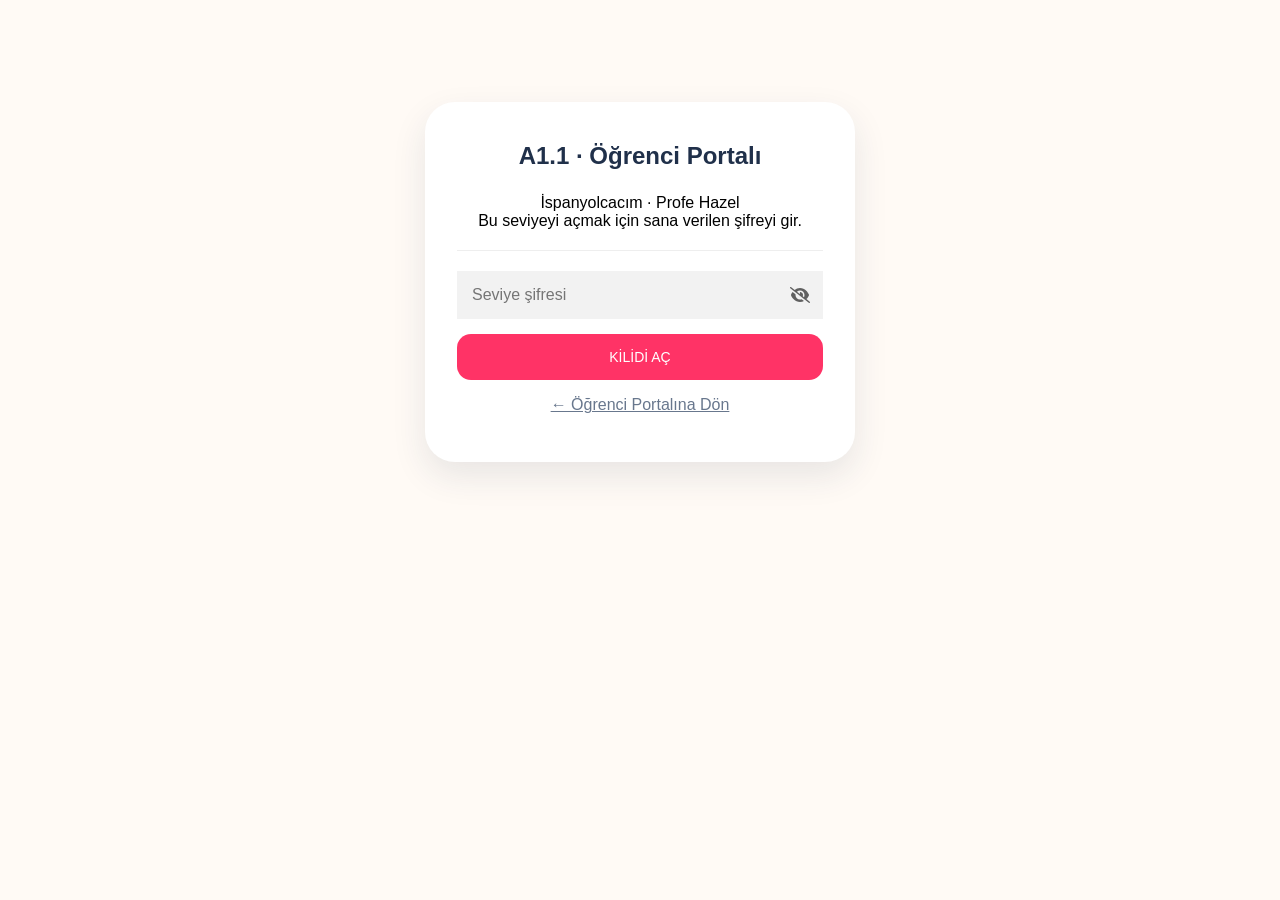
==== a11.html @ 3f673212 "Encrypt four separate student level pages with StatiCrypt; preserve homework tracker" ====
<!DOCTYPE html>
<html lang="tr" class="staticrypt-html">
    <head>
        <meta charset="utf-8" /><meta name="robots" content="noindex,nofollow" />
        <title>A1.1 · Öğrenci Portalı</title>
        <meta name="viewport" content="width=device-width, initial-scale=1" />

        <!-- do not cache this page -->
        <meta http-equiv="cache-control" content="max-age=0" />
        <meta http-equiv="cache-control" content="no-cache" />
        <meta http-equiv="expires" content="0" />
        <meta http-equiv="expires" content="Tue, 01 Jan 1980 1:00:00 GMT" />
        <meta http-equiv="pragma" content="no-cache" />

        <style>
            .staticrypt-hr {
                margin-top: 20px;
                margin-bottom: 20px;
                border: 0;
                border-top: 1px solid #eee;
            }

            .staticrypt-page {
                width: 360px;
                padding: 8% 0 0;
                margin: auto;
                box-sizing: border-box;
            }

            .staticrypt-form {
                position: relative;
                z-index: 1;
                background: #ffffff;
                max-width: 360px;
                margin: 0 auto 100px;
                padding: 45px;
                text-align: center;
                box-shadow: 0 0 20px 0 rgba(0, 0, 0, 0.2), 0 5px 5px 0 rgba(0, 0, 0, 0.24);
            }

            .staticrypt-form input[type="password"],
            input[type="text"] {
                background: inherit;
                border: 0;
                box-sizing: border-box; /* This ensures padding is included in the total width */
                font-size: 14px;
                outline: 0;
                padding: 15px 30px 15px 15px; /* Adjust the padding to ensure there is space for the icon */
                width: 100%;
            }

            .staticrypt-password-container {
                position: relative;
                outline: 0;
                background: #f2f2f2;
                width: 100%;
                border: 0;
                margin: 0 0 15px;
                box-sizing: border-box;
            }

            .staticrypt-toggle-password-visibility {
                cursor: pointer;
                height: 20px;
                opacity: 60%;
                padding: 13px;
                position: absolute;
                right: 0;
                top: 50%;
                transform: translateY(-50%);
                width: 20px;
            }

            .staticrypt-form .staticrypt-decrypt-button {
                text-transform: uppercase;
                outline: 0;
                background: #ff3366;
                width: 100%;
                border: 0;
                padding: 15px;
                color: #ffffff;
                font-size: 14px;
                cursor: pointer;
            }

            .staticrypt-form .staticrypt-decrypt-button:hover,
            .staticrypt-form .staticrypt-decrypt-button:active,
            .staticrypt-form .staticrypt-decrypt-button:focus {
                background: #ff3366;
                filter: brightness(92%);
            }

            .staticrypt-html {
                height: 100%;
            }

            .staticrypt-body {
                height: 100%;
                margin: 0;
            }

            .staticrypt-content {
                height: 100%;
                margin-bottom: 1em;
                background: #fffaf5;
                font-family: "Arial", sans-serif;
                -webkit-font-smoothing: antialiased;
                -moz-osx-font-smoothing: grayscale;
            }

            .staticrypt-instructions {
                margin-top: -1em;
                margin-bottom: 1em;
            }

            .staticrypt-title {
                font-size: 1.5em;
            }

            label.staticrypt-remember {
                display: flex;
                align-items: center;
                margin-bottom: 1em;
            }

            .staticrypt-remember input[type="checkbox"] {
                transform: scale(1.5);
                margin-right: 1em;
            }

            .hidden {
                display: none !important;
            }

            .staticrypt-spinner-container {
                height: 100%;
                display: flex;
                align-items: center;
                justify-content: center;
            }

            .staticrypt-spinner {
                display: inline-block;
                width: 2rem;
                height: 2rem;
                vertical-align: text-bottom;
                border: 0.25em solid gray;
                border-right-color: transparent;
                border-radius: 50%;
                -webkit-animation: spinner-border 0.75s linear infinite;
                animation: spinner-border 0.75s linear infinite;
                animation-duration: 0.75s;
                animation-timing-function: linear;
                animation-delay: 0s;
                animation-iteration-count: infinite;
                animation-direction: normal;
                animation-fill-mode: none;
                animation-play-state: running;
                animation-name: spinner-border;
            }

            @keyframes spinner-border {
                100% {
                    transform: rotate(360deg);
                }
            }

            @media screen and (-webkit-min-device-pixel-ratio: 0) {
                .staticrypt-form input[type="password"],
                input[type="text"] {
                    font-size: 16px;
                }
            }
        .staticrypt-page{width:min(430px,calc(100% - 32px))}.staticrypt-form{border-radius:30px;max-width:none;padding:32px;box-shadow:0 14px 34px rgba(32,48,74,.10)}.staticrypt-password-container,.staticrypt-decrypt-button{border-radius:14px}.staticrypt-title{color:#20304a;font-weight:800}</style>
    </head>

    <body class="staticrypt-body">
        <div id="staticrypt_loading" class="staticrypt-spinner-container">
            <div class="staticrypt-spinner"></div>
        </div>

        <div id="staticrypt_content" class="staticrypt-content hidden">
            <div class="staticrypt-page">
                <div class="staticrypt-form">
                    <div class="staticrypt-instructions">
                        <p class="staticrypt-title">A1.1 · Öğrenci Portalı</p>
                        <p>İspanyolcacım · Profe Hazel<br>Bu seviyeyi açmak için sana verilen şifreyi gir.</p>
                    </div>

                    <hr class="staticrypt-hr" />

                    <form id="staticrypt-form" action="#" method="post">
                        <div class="staticrypt-password-container">
                            <input
                                id="staticrypt-password"
                                type="password"
                                name="password"
                                placeholder="Seviye şifresi"
                                autofocus
                            />

                            <img
                                class="staticrypt-toggle-password-visibility"
                                alt="Şifreyi göster"
                                title="Şifreyi göster"
                                src="[data-uri]"
                            />
                        </div>

                        <label id="staticrypt-remember-label" class="staticrypt-remember hidden">
                            <input id="staticrypt-remember" type="checkbox" name="remember" />
                            Remember me
                        </label>

                        <input type="submit" class="staticrypt-decrypt-button" value="Kilidi Aç" />
                    </form><p><a href="ogrenci-portali.html" style="color:#68778d">← Öğrenci Portalına Dön</a></p>
                </div>
            </div>
        </div>

        <script>
            // these variables will be filled when generating the file - the template format is 'variable_name'
            const staticryptInitiator = ((function(){
  const exports = {};
  const cryptoEngine = ((function(){
  const exports = {};
  const { subtle } = crypto;

const IV_BITS = 16 * 8;
const HEX_BITS = 4;
const ENCRYPTION_ALGO = "AES-CBC";

/**
 * Translates between utf8 encoded hexadecimal strings
 * and Uint8Array bytes.
 */
const HexEncoder = {
    /**
     * hex string -> bytes
     * @param {string} hexString
     * @returns {Uint8Array}
     */
    parse: function (hexString) {
        if (hexString.length % 2 !== 0) throw "Invalid hexString";
        const arrayBuffer = new Uint8Array(hexString.length / 2);

        for (let i = 0; i < hexString.length; i += 2) {
            const byteValue = parseInt(hexString.substring(i, i + 2), 16);
            if (isNaN(byteValue)) {
                throw "Invalid hexString";
            }
            arrayBuffer[i / 2] = byteValue;
        }
        return arrayBuffer;
    },

    /**
     * bytes -> hex string
     * @param {Uint8Array} bytes
     * @returns {string}
     */
    stringify: function (bytes) {
        const hexBytes = [];

        for (let i = 0; i < bytes.length; ++i) {
            let byteString = bytes[i].toString(16);
            if (byteString.length < 2) {
                byteString = "0" + byteString;
            }
            hexBytes.push(byteString);
        }
        return hexBytes.join("");
    },
};

/**
 * Translates between utf8 strings and Uint8Array bytes.
 */
const UTF8Encoder = {
    parse: function (str) {
        return new TextEncoder().encode(str);
    },

    stringify: function (bytes) {
        return new TextDecoder().decode(bytes);
    },
};

/**
 * Salt and encrypt a msg with a password.
 */
async function encrypt(msg, hashedPassword) {
    // Must be 16 bytes, unpredictable, and preferably cryptographically random. However, it need not be secret.
    // https://developer.mozilla.org/en-US/docs/Web/API/SubtleCrypto/encrypt#parameters
    const iv = crypto.getRandomValues(new Uint8Array(IV_BITS / 8));

    const key = await subtle.importKey("raw", HexEncoder.parse(hashedPassword), ENCRYPTION_ALGO, false, ["encrypt"]);

    const encrypted = await subtle.encrypt(
        {
            name: ENCRYPTION_ALGO,
            iv: iv,
        },
        key,
        UTF8Encoder.parse(msg)
    );

    // iv will be 32 hex characters, we prepend it to the ciphertext for use in decryption
    return HexEncoder.stringify(iv) + HexEncoder.stringify(new Uint8Array(encrypted));
}
exports.encrypt = encrypt;

/**
 * Decrypt a salted msg using a password.
 *
 * @param {string} encryptedMsg
 * @param {string} hashedPassword
 * @returns {Promise<string>}
 */
async function decrypt(encryptedMsg, hashedPassword) {
    const ivLength = IV_BITS / HEX_BITS;
    const iv = HexEncoder.parse(encryptedMsg.substring(0, ivLength));
    const encrypted = encryptedMsg.substring(ivLength);

    const key = await subtle.importKey("raw", HexEncoder.parse(hashedPassword), ENCRYPTION_ALGO, false, ["decrypt"]);

    const outBuffer = await subtle.decrypt(
        {
            name: ENCRYPTION_ALGO,
            iv: iv,
        },
        key,
        HexEncoder.parse(encrypted)
    );

    return UTF8Encoder.stringify(new Uint8Array(outBuffer));
}
exports.decrypt = decrypt;

/**
 * Salt and hash the password so it can be stored in localStorage without opening a password reuse vulnerability.
 *
 * @param {string} password
 * @param {string} salt
 * @returns {Promise<string>}
 */
async function hashPassword(password, salt) {
    // we hash the password in multiple steps, each adding more iterations. This is because we used to allow less
    // iterations, so for backward compatibility reasons, we need to support going from that to more iterations.
    let hashedPassword = await hashLegacyRound(password, salt);

    hashedPassword = await hashSecondRound(hashedPassword, salt);

    return hashThirdRound(hashedPassword, salt);
}
exports.hashPassword = hashPassword;

/**
 * This hashes the password with 1k iterations. This is a low number, we need this function to support backwards
 * compatibility.
 *
 * @param {string} password
 * @param {string} salt
 * @returns {Promise<string>}
 */
function hashLegacyRound(password, salt) {
    return pbkdf2(password, salt, 1000, "SHA-1");
}
exports.hashLegacyRound = hashLegacyRound;

/**
 * Add a second round of iterations. This is because we used to use 1k, so for backwards compatibility with
 * remember-me/autodecrypt links, we need to support going from that to more iterations.
 *
 * @param hashedPassword
 * @param salt
 * @returns {Promise<string>}
 */
function hashSecondRound(hashedPassword, salt) {
    return pbkdf2(hashedPassword, salt, 14000, "SHA-256");
}
exports.hashSecondRound = hashSecondRound;

/**
 * Add a third round of iterations to bring total number to 600k. This is because we used to use 1k, then 15k, so for
 * backwards compatibility with remember-me/autodecrypt links, we need to support going from that to more iterations.
 *
 * @param hashedPassword
 * @param salt
 * @returns {Promise<string>}
 */
function hashThirdRound(hashedPassword, salt) {
    return pbkdf2(hashedPassword, salt, 585000, "SHA-256");
}
exports.hashThirdRound = hashThirdRound;

/**
 * Salt and hash the password so it can be stored in localStorage without opening a password reuse vulnerability.
 *
 * @param {string} password
 * @param {string} salt
 * @param {int} iterations
 * @param {string} hashAlgorithm
 * @returns {Promise<string>}
 */
async function pbkdf2(password, salt, iterations, hashAlgorithm) {
    const key = await subtle.importKey("raw", UTF8Encoder.parse(password), "PBKDF2", false, ["deriveBits"]);

    const keyBytes = await subtle.deriveBits(
        {
            name: "PBKDF2",
            hash: hashAlgorithm,
            iterations,
            salt: UTF8Encoder.parse(salt),
        },
        key,
        256
    );

    return HexEncoder.stringify(new Uint8Array(keyBytes));
}

function generateRandomSalt() {
    const bytes = crypto.getRandomValues(new Uint8Array(128 / 8));

    return HexEncoder.stringify(new Uint8Array(bytes));
}
exports.generateRandomSalt = generateRandomSalt;

async function signMessage(hashedPassword, message) {
    const key = await subtle.importKey(
        "raw",
        HexEncoder.parse(hashedPassword),
        {
            name: "HMAC",
            hash: "SHA-256",
        },
        false,
        ["sign"]
    );
    const signature = await subtle.sign("HMAC", key, UTF8Encoder.parse(message));

    return HexEncoder.stringify(new Uint8Array(signature));
}
exports.signMessage = signMessage;

function getRandomAlphanum() {
    const possibleCharacters = "abcdefghijklmnopqrstuvwxyzABCDEFGHIJKLMNOPQRSTUVWXYZ0123456789";

    let byteArray;
    let parsedInt;

    // Keep generating new random bytes until we get a value that falls
    // within a range that can be evenly divided by possibleCharacters.length
    do {
        byteArray = crypto.getRandomValues(new Uint8Array(1));
        // extract the lowest byte to get an int from 0 to 255 (probably unnecessary, since we're only generating 1 byte)
        parsedInt = byteArray[0] & 0xff;
    } while (parsedInt >= 256 - (256 % possibleCharacters.length));

    // Take the modulo of the parsed integer to get a random number between 0 and totalLength - 1
    const randomIndex = parsedInt % possibleCharacters.length;

    return possibleCharacters[randomIndex];
}

/**
 * Generate a random string of a given length.
 *
 * @param {int} length
 * @returns {string}
 */
function generateRandomString(length) {
    let randomString = "";

    for (let i = 0; i < length; i++) {
        randomString += getRandomAlphanum();
    }

    return randomString;
}
exports.generateRandomString = generateRandomString;

  return exports;
})());
const codec = ((function(){
  const exports = {};
  /**
 * Initialize the codec with the provided cryptoEngine - this return functions to encode and decode messages.
 *
 * @param cryptoEngine - the engine to use for encryption / decryption
 */
function init(cryptoEngine) {
    const exports = {};

    /**
     * Top-level function for encoding a message.
     * Includes password hashing, encryption, and signing.
     *
     * @param {string} msg
     * @param {string} password
     * @param {string} salt
     *
     * @returns {string} The encoded text
     */
    async function encode(msg, password, salt) {
        const hashedPassword = await cryptoEngine.hashPassword(password, salt);

        const encrypted = await cryptoEngine.encrypt(msg, hashedPassword);

        // we use the hashed password in the HMAC because this is effectively what will be used a password (so we can store
        // it in localStorage safely, we don't use the clear text password)
        const hmac = await cryptoEngine.signMessage(hashedPassword, encrypted);

        return hmac + encrypted;
    }
    exports.encode = encode;

    /**
     * Encode using a password that has already been hashed. This is useful to encode multiple messages in a row, that way
     * we don't need to hash the password multiple times.
     *
     * @param {string} msg
     * @param {string} hashedPassword
     *
     * @returns {string} The encoded text
     */
    async function encodeWithHashedPassword(msg, hashedPassword) {
        const encrypted = await cryptoEngine.encrypt(msg, hashedPassword);

        // we use the hashed password in the HMAC because this is effectively what will be used a password (so we can store
        // it in localStorage safely, we don't use the clear text password)
        const hmac = await cryptoEngine.signMessage(hashedPassword, encrypted);

        return hmac + encrypted;
    }
    exports.encodeWithHashedPassword = encodeWithHashedPassword;

    /**
     * Top-level function for decoding a message.
     * Includes signature check and decryption.
     *
     * @param {string} signedMsg
     * @param {string} hashedPassword
     * @param {string} salt
     * @param {int} backwardCompatibleAttempt
     * @param {string} originalPassword
     *
     * @returns {Object} {success: true, decoded: string} | {success: false, message: string}
     */
    async function decode(signedMsg, hashedPassword, salt, backwardCompatibleAttempt = 0, originalPassword = "") {
        const encryptedHMAC = signedMsg.substring(0, 64);
        const encryptedMsg = signedMsg.substring(64);
        const decryptedHMAC = await cryptoEngine.signMessage(hashedPassword, encryptedMsg);

        if (decryptedHMAC !== encryptedHMAC) {
            // we have been raising the number of iterations in the hashing algorithm multiple times, so to support the old
            // remember-me/autodecrypt links we need to try bringing the old hashes up to speed.
            originalPassword = originalPassword || hashedPassword;
            if (backwardCompatibleAttempt === 0) {
                const updatedHashedPassword = await cryptoEngine.hashThirdRound(originalPassword, salt);

                return decode(signedMsg, updatedHashedPassword, salt, backwardCompatibleAttempt + 1, originalPassword);
            }
            if (backwardCompatibleAttempt === 1) {
                let updatedHashedPassword = await cryptoEngine.hashSecondRound(originalPassword, salt);
                updatedHashedPassword = await cryptoEngine.hashThirdRound(updatedHashedPassword, salt);

                return decode(signedMsg, updatedHashedPassword, salt, backwardCompatibleAttempt + 1, originalPassword);
            }

            return { success: false, message: "Signature mismatch" };
        }

        return {
            success: true,
            decoded: await cryptoEngine.decrypt(encryptedMsg, hashedPassword),
        };
    }
    exports.decode = decode;

    return exports;
}
exports.init = init;

  return exports;
})());
const decode = codec.init(cryptoEngine).decode;

/**
 * Initialize the staticrypt module, that exposes functions callbable by the password_template.
 *
 * @param {{
 *  staticryptEncryptedMsgUniqueVariableName: string,
 *  isRememberEnabled: boolean,
 *  rememberDurationInDays: number,
 *  staticryptSaltUniqueVariableName: string,
 * }} staticryptConfig - object of data that is stored on the password_template at encryption time.
 *
 * @param {{
 *  rememberExpirationKey: string,
 *  rememberPassphraseKey: string,
 *  replaceHtmlCallback: function,
 *  clearLocalStorageCallback: function,
 * }} templateConfig - object of data that can be configured by a custom password_template.
 */
function init(staticryptConfig, templateConfig) {
    const exports = {};

    /**
     * Decrypt our encrypted page, replace the whole HTML.
     *
     * @param {string} hashedPassword
     * @returns {Promise<boolean>}
     */
    async function decryptAndReplaceHtml(hashedPassword) {
        const { staticryptEncryptedMsgUniqueVariableName, staticryptSaltUniqueVariableName } = staticryptConfig;
        const { replaceHtmlCallback } = templateConfig;

        const result = await decode(
            staticryptEncryptedMsgUniqueVariableName,
            hashedPassword,
            staticryptSaltUniqueVariableName
        );
        if (!result.success) {
            return false;
        }
        const plainHTML = result.decoded;

        // if the user configured a callback call it, otherwise just replace the whole HTML
        if (typeof replaceHtmlCallback === "function") {
            replaceHtmlCallback(plainHTML);
        } else {
            document.write(plainHTML);
            document.close();
        }

        return true;
    }

    /**
     * Attempt to decrypt the page and replace the whole HTML.
     *
     * @param {string} password
     * @param {boolean} isRememberChecked
     *
     * @returns {Promise<{isSuccessful: boolean, hashedPassword?: string}>} - we return an object, so that if we want to
     *   expose more information in the future we can do it without breaking the password_template
     */
    async function handleDecryptionOfPage(password, isRememberChecked) {
        const { staticryptSaltUniqueVariableName } = staticryptConfig;

        // decrypt and replace the whole page
        const hashedPassword = await cryptoEngine.hashPassword(password, staticryptSaltUniqueVariableName);
        return handleDecryptionOfPageFromHash(hashedPassword, isRememberChecked);
    }
    exports.handleDecryptionOfPage = handleDecryptionOfPage;

    async function handleDecryptionOfPageFromHash(hashedPassword, isRememberChecked) {
        const { isRememberEnabled, rememberDurationInDays } = staticryptConfig;
        const { rememberExpirationKey, rememberPassphraseKey } = templateConfig;

        const isDecryptionSuccessful = await decryptAndReplaceHtml(hashedPassword);

        if (!isDecryptionSuccessful) {
            return {
                isSuccessful: false,
                hashedPassword,
            };
        }

        // remember the hashedPassword and set its expiration if necessary
        if (isRememberEnabled && isRememberChecked) {
            window.localStorage.setItem(rememberPassphraseKey, hashedPassword);

            // set the expiration if the duration isn't 0 (meaning no expiration)
            if (rememberDurationInDays > 0) {
                window.localStorage.setItem(
                    rememberExpirationKey,
                    (new Date().getTime() + rememberDurationInDays * 24 * 60 * 60 * 1000).toString()
                );
            }
        }

        return {
            isSuccessful: true,
            hashedPassword,
        };
    }
    exports.handleDecryptionOfPageFromHash = handleDecryptionOfPageFromHash;

    /**
     * Clear localstorage from staticrypt related values
     */
    function clearLocalStorage() {
        const { clearLocalStorageCallback, rememberExpirationKey, rememberPassphraseKey } = templateConfig;

        if (typeof clearLocalStorageCallback === "function") {
            clearLocalStorageCallback();
        } else {
            localStorage.removeItem(rememberPassphraseKey);
            localStorage.removeItem(rememberExpirationKey);
        }
    }

    async function handleDecryptOnLoad() {
        let isSuccessful = await decryptOnLoadFromUrl();

        if (!isSuccessful) {
            isSuccessful = await decryptOnLoadFromRememberMe();
        }

        return { isSuccessful };
    }
    exports.handleDecryptOnLoad = handleDecryptOnLoad;

    /**
     * Clear storage if we are logging out
     *
     * @returns {boolean} - whether we logged out
     */
    function logoutIfNeeded() {
        const logoutKey = "staticrypt_logout";

        // handle logout through query param
        const queryParams = new URLSearchParams(window.location.search);
        if (queryParams.has(logoutKey)) {
            clearLocalStorage();
            return true;
        }

        // handle logout through URL fragment
        const hash = window.location.hash.substring(1);
        if (hash.includes(logoutKey)) {
            clearLocalStorage();
            return true;
        }

        return false;
    }

    /**
     * To be called on load: check if we want to try to decrypt and replace the HTML with the decrypted content, and
     * try to do it if needed.
     *
     * @returns {Promise<boolean>} true if we derypted and replaced the whole page, false otherwise
     */
    async function decryptOnLoadFromRememberMe() {
        const { rememberDurationInDays } = staticryptConfig;
        const { rememberExpirationKey, rememberPassphraseKey } = templateConfig;

        // if we are login out, terminate
        if (logoutIfNeeded()) {
            return false;
        }

        // if there is expiration configured, check if we're not beyond the expiration
        if (rememberDurationInDays && rememberDurationInDays > 0) {
            const expiration = localStorage.getItem(rememberExpirationKey),
                isExpired = expiration && new Date().getTime() > parseInt(expiration);

            if (isExpired) {
                clearLocalStorage();
                return false;
            }
        }

        const hashedPassword = localStorage.getItem(rememberPassphraseKey);

        if (hashedPassword) {
            // try to decrypt
            const isDecryptionSuccessful = await decryptAndReplaceHtml(hashedPassword);

            // if the decryption is unsuccessful the password might be wrong - silently clear the saved data and let
            // the user fill the password form again
            if (!isDecryptionSuccessful) {
                clearLocalStorage();
                return false;
            }

            return true;
        }

        return false;
    }

    async function decryptOnLoadFromUrl() {
        const passwordKey = "staticrypt_pwd";
        const rememberMeKey = "remember_me";

        // try to get the password from the query param (for backward compatibility - we now want to avoid this method,
        // since it sends the hashed password to the server which isn't needed)
        const queryParams = new URLSearchParams(window.location.search);
        const hashedPasswordQuery = queryParams.get(passwordKey);
        const rememberMeQuery = queryParams.get(rememberMeKey);

        const urlFragment = window.location.hash.substring(1);
        // get the password from the url fragment
        const hashedPasswordRegexMatch = urlFragment.match(new RegExp(passwordKey + "=([^&]*)"));
        const hashedPasswordFragment = hashedPasswordRegexMatch ? hashedPasswordRegexMatch[1] : null;
        const rememberMeFragment = urlFragment.includes(rememberMeKey);

        const hashedPassword = hashedPasswordFragment || hashedPasswordQuery;
        const rememberMe = rememberMeFragment || rememberMeQuery;

        if (hashedPassword) {
            return handleDecryptionOfPageFromHash(hashedPassword, rememberMe);
        }

        return false;
    }

    return exports;
}
exports.init = init;

  return exports;
})());
            const templateError = "Şifre doğru değil. Tekrar deneyebilirsin.",
                templateToggleAltShow = "Şifreyi göster",
                templateToggleAltHide = "Şifreyi gizle",
                isRememberEnabled = false,
                staticryptConfig = {"staticryptEncryptedMsgUniqueVariableName":"[base64]","isRememberEnabled":false,"rememberDurationInDays":0,"staticryptSaltUniqueVariableName":"a6b257e4c7ae72b2ce0690ce1fccf8f6"};

            // you can edit these values to customize some of the behavior of StatiCrypt
            const templateConfig = {
                rememberExpirationKey: "staticrypt_expiration",
                rememberPassphraseKey: "staticrypt_passphrase",
                replaceHtmlCallback: null,
                clearLocalStorageCallback: null,
            };

            // init the staticrypt engine
            const staticrypt = staticryptInitiator.init(staticryptConfig, templateConfig);

            // try to automatically decrypt on load if there is a saved password
            window.onload = async function () {
                const { isSuccessful } = await staticrypt.handleDecryptOnLoad();

                // if we didn't decrypt anything on load, show the password prompt. Otherwise the content has already been
                // replaced, no need to do anything
                if (!isSuccessful) {
                    // hide loading screen
                    document.getElementById("staticrypt_loading").classList.add("hidden");
                    document.getElementById("staticrypt_content").classList.remove("hidden");
                    document.getElementById("staticrypt-password").focus();

                    // show the remember me checkbox
                    if (isRememberEnabled) {
                        document.getElementById("staticrypt-remember-label").classList.remove("hidden");
                    }
                }
            };

            // toggle password visibility
            const toggleIcon = document.querySelector(".staticrypt-toggle-password-visibility");
            // these two icons are coming from FontAwesome
            const imgSrcEyeClosed =
                "[data-uri]";
            const imgSrcEyeOpened =
                "[data-uri]";
            toggleIcon.addEventListener("click", function () {
                const passwordInput = document.getElementById("staticrypt-password");
                if (passwordInput.type === "password") {
                    passwordInput.type = "text";
                    toggleIcon.src = imgSrcEyeOpened;
                    toggleIcon.alt = templateToggleAltHide;
                    toggleIcon.title = templateToggleAltHide;
                } else {
                    passwordInput.type = "password";
                    toggleIcon.src = imgSrcEyeClosed;
                    toggleIcon.alt = templateToggleAltShow;
                    toggleIcon.title = templateToggleAltShow;
                }
            });

            // handle password form submission
            document.getElementById("staticrypt-form").addEventListener("submit", async function (e) {
                e.preventDefault();

                const password = document.getElementById("staticrypt-password").value,
                    isRememberChecked = document.getElementById("staticrypt-remember").checked;

                const { isSuccessful } = await staticrypt.handleDecryptionOfPage(password, isRememberChecked);

                if (!isSuccessful) {
                    alert(templateError);
                }
            });
        </script>
    </body>
</html>
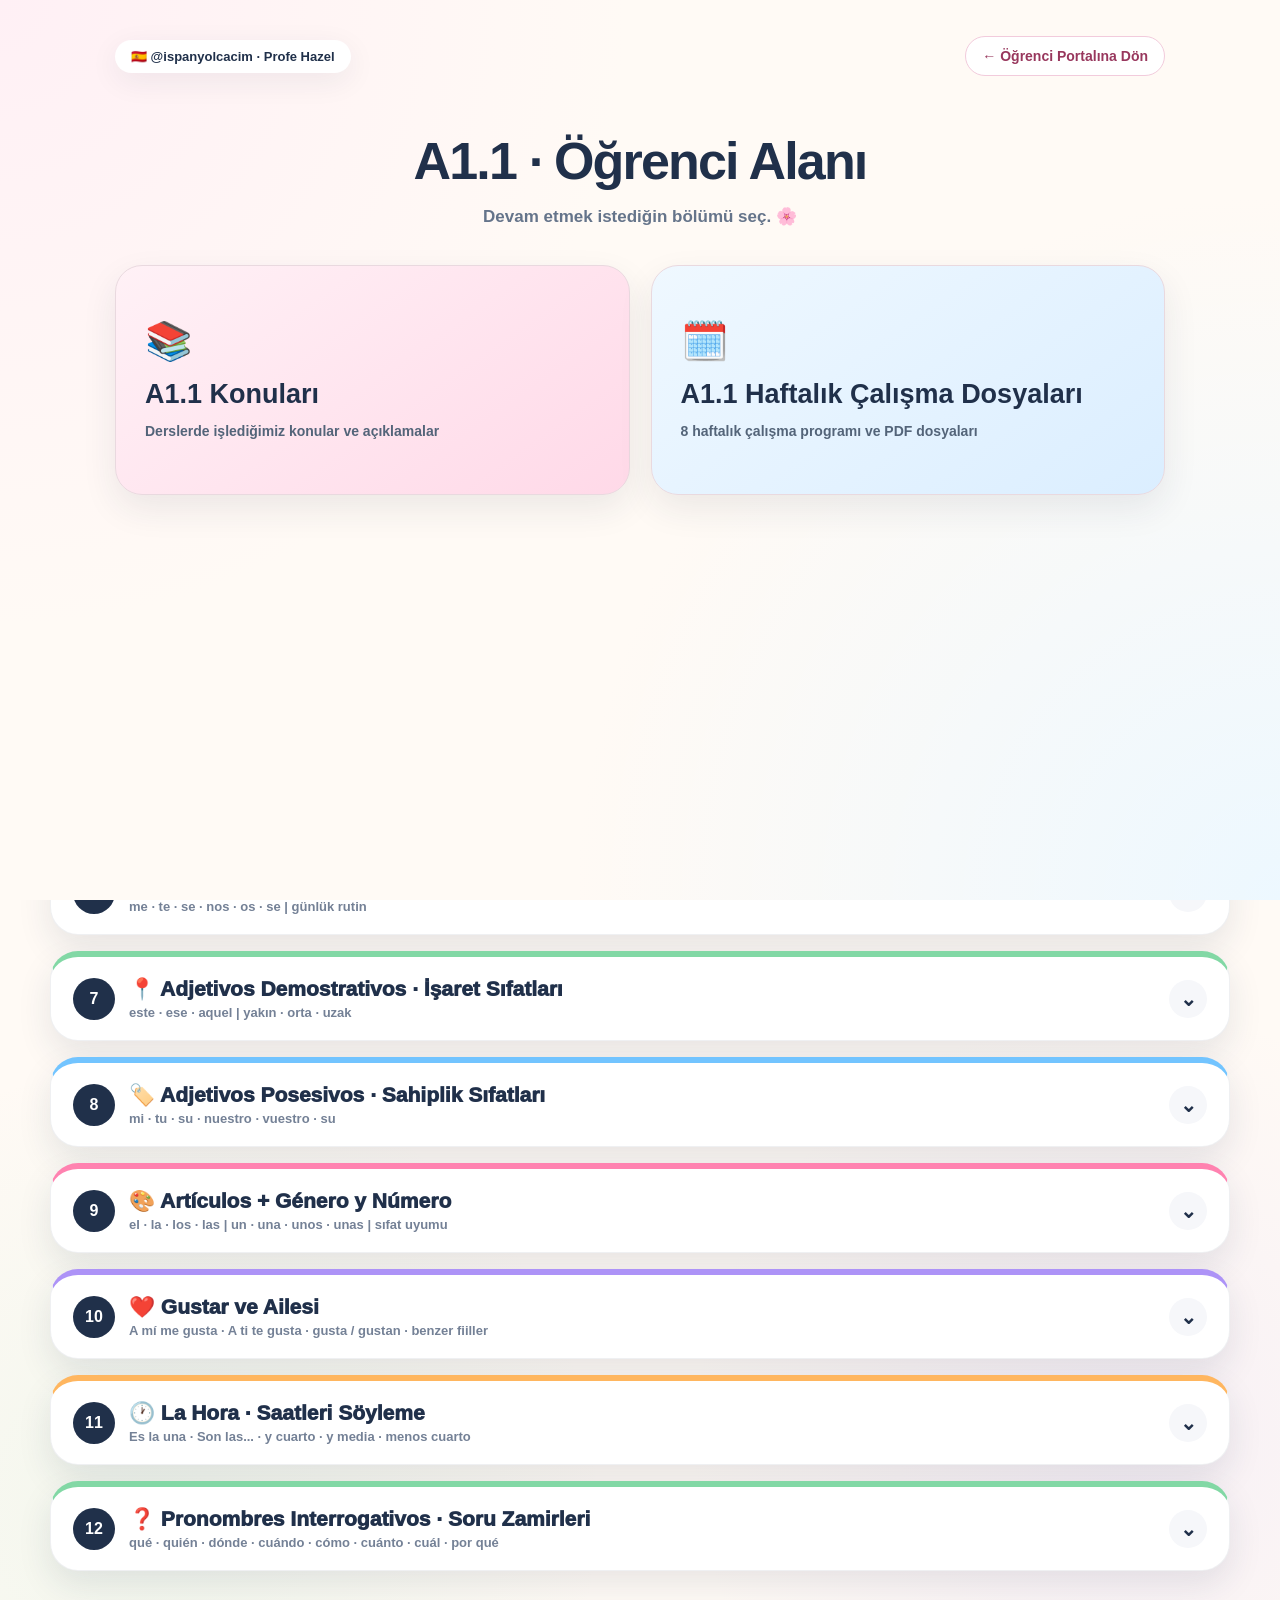
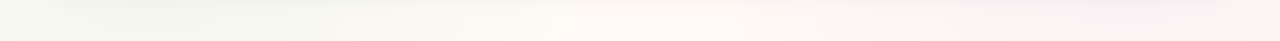
==== commit 61377c3e: "Move level resources into student progress dashboard and simplify portal entry" ====
--- a/a11.html
+++ b/a11.html
@@ -1,892 +1,1951 @@
 <!DOCTYPE html>
-<html lang="tr" class="staticrypt-html">
-    <head>
-        <meta charset="utf-8" /><meta name="robots" content="noindex,nofollow" />
-        <title>A1.1 · Öğrenci Portalı</title>
-        <meta name="viewport" content="width=device-width, initial-scale=1" />
-
-        <!-- do not cache this page -->
-        <meta http-equiv="cache-control" content="max-age=0" />
-        <meta http-equiv="cache-control" content="no-cache" />
-        <meta http-equiv="expires" content="0" />
-        <meta http-equiv="expires" content="Tue, 01 Jan 1980 1:00:00 GMT" />
-        <meta http-equiv="pragma" content="no-cache" />
-
-        <style>
-            .staticrypt-hr {
-                margin-top: 20px;
-                margin-bottom: 20px;
-                border: 0;
-                border-top: 1px solid #eee;
-            }
-
-            .staticrypt-page {
-                width: 360px;
-                padding: 8% 0 0;
-                margin: auto;
-                box-sizing: border-box;
-            }
-
-            .staticrypt-form {
-                position: relative;
-                z-index: 1;
-                background: #ffffff;
-                max-width: 360px;
-                margin: 0 auto 100px;
-                padding: 45px;
-                text-align: center;
-                box-shadow: 0 0 20px 0 rgba(0, 0, 0, 0.2), 0 5px 5px 0 rgba(0, 0, 0, 0.24);
-            }
-
-            .staticrypt-form input[type="password"],
-            input[type="text"] {
-                background: inherit;
-                border: 0;
-                box-sizing: border-box; /* This ensures padding is included in the total width */
-                font-size: 14px;
-                outline: 0;
-                padding: 15px 30px 15px 15px; /* Adjust the padding to ensure there is space for the icon */
-                width: 100%;
-            }
-
-            .staticrypt-password-container {
-                position: relative;
-                outline: 0;
-                background: #f2f2f2;
-                width: 100%;
-                border: 0;
-                margin: 0 0 15px;
-                box-sizing: border-box;
-            }
-
-            .staticrypt-toggle-password-visibility {
-                cursor: pointer;
-                height: 20px;
-                opacity: 60%;
-                padding: 13px;
-                position: absolute;
-                right: 0;
-                top: 50%;
-                transform: translateY(-50%);
-                width: 20px;
-            }
-
-            .staticrypt-form .staticrypt-decrypt-button {
-                text-transform: uppercase;
-                outline: 0;
-                background: #ff3366;
-                width: 100%;
-                border: 0;
-                padding: 15px;
-                color: #ffffff;
-                font-size: 14px;
-                cursor: pointer;
-            }
-
-            .staticrypt-form .staticrypt-decrypt-button:hover,
-            .staticrypt-form .staticrypt-decrypt-button:active,
-            .staticrypt-form .staticrypt-decrypt-button:focus {
-                background: #ff3366;
-                filter: brightness(92%);
-            }
-
-            .staticrypt-html {
-                height: 100%;
-            }
-
-            .staticrypt-body {
-                height: 100%;
-                margin: 0;
-            }
-
-            .staticrypt-content {
-                height: 100%;
-                margin-bottom: 1em;
-                background: #fffaf5;
-                font-family: "Arial", sans-serif;
-                -webkit-font-smoothing: antialiased;
-                -moz-osx-font-smoothing: grayscale;
-            }
-
-            .staticrypt-instructions {
-                margin-top: -1em;
-                margin-bottom: 1em;
-            }
-
-            .staticrypt-title {
-                font-size: 1.5em;
-            }
-
-            label.staticrypt-remember {
-                display: flex;
-                align-items: center;
-                margin-bottom: 1em;
-            }
-
-            .staticrypt-remember input[type="checkbox"] {
-                transform: scale(1.5);
-                margin-right: 1em;
-            }
-
-            .hidden {
-                display: none !important;
-            }
-
-            .staticrypt-spinner-container {
-                height: 100%;
-                display: flex;
-                align-items: center;
-                justify-content: center;
-            }
-
-            .staticrypt-spinner {
-                display: inline-block;
-                width: 2rem;
-                height: 2rem;
-                vertical-align: text-bottom;
-                border: 0.25em solid gray;
-                border-right-color: transparent;
-                border-radius: 50%;
-                -webkit-animation: spinner-border 0.75s linear infinite;
-                animation: spinner-border 0.75s linear infinite;
-                animation-duration: 0.75s;
-                animation-timing-function: linear;
-                animation-delay: 0s;
-                animation-iteration-count: infinite;
-                animation-direction: normal;
-                animation-fill-mode: none;
-                animation-play-state: running;
-                animation-name: spinner-border;
-            }
-
-            @keyframes spinner-border {
-                100% {
-                    transform: rotate(360deg);
-                }
-            }
-
-            @media screen and (-webkit-min-device-pixel-ratio: 0) {
-                .staticrypt-form input[type="password"],
-                input[type="text"] {
-                    font-size: 16px;
-                }
-            }
-        .staticrypt-page{width:min(430px,calc(100% - 32px))}.staticrypt-form{border-radius:30px;max-width:none;padding:32px;box-shadow:0 14px 34px rgba(32,48,74,.10)}.staticrypt-password-container,.staticrypt-decrypt-button{border-radius:14px}.staticrypt-title{color:#20304a;font-weight:800}</style>
-    </head>
-
-    <body class="staticrypt-body">
-        <div id="staticrypt_loading" class="staticrypt-spinner-container">
-            <div class="staticrypt-spinner"></div>
-        </div>
-
-        <div id="staticrypt_content" class="staticrypt-content hidden">
-            <div class="staticrypt-page">
-                <div class="staticrypt-form">
-                    <div class="staticrypt-instructions">
-                        <p class="staticrypt-title">A1.1 · Öğrenci Portalı</p>
-                        <p>İspanyolcacım · Profe Hazel<br>Bu seviyeyi açmak için sana verilen şifreyi gir.</p>
-                    </div>
-
-                    <hr class="staticrypt-hr" />
-
-                    <form id="staticrypt-form" action="#" method="post">
-                        <div class="staticrypt-password-container">
-                            <input
-                                id="staticrypt-password"
-                                type="password"
-                                name="password"
-                                placeholder="Seviye şifresi"
-                                autofocus
-                            />
-
-                            <img
-                                class="staticrypt-toggle-password-visibility"
-                                alt="Şifreyi göster"
-                                title="Şifreyi göster"
-                                src="[data-uri]"
-                            />
-                        </div>
-
-                        <label id="staticrypt-remember-label" class="staticrypt-remember hidden">
-                            <input id="staticrypt-remember" type="checkbox" name="remember" />
-                            Remember me
-                        </label>
-
-                        <input type="submit" class="staticrypt-decrypt-button" value="Kilidi Aç" />
-                    </form><p><a href="ogrenci-portali.html" style="color:#68778d">← Öğrenci Portalına Dön</a></p>
+<html lang="tr">
+<head>
+<meta charset="UTF-8" />
+<meta name="viewport" content="width=device-width, initial-scale=1.0" />
+<meta name="robots" content="noindex,nofollow" />
+<title>A1.1 Öğrenci Portalı — İspanyolcacım</title>
+
+<style>
+:root{
+  --ink:#20304a;
+  --muted:#68778d;
+  --bg:#fffaf5;
+  --white:#ffffff;
+  --pink:#ff82b0;
+  --pink-soft:#fff0f5;
+  --blue:#72c4ff;
+  --blue-soft:#eef8ff;
+  --green:#82d8a5;
+  --green-soft:#effbf4;
+  --purple:#ad93f7;
+  --purple-soft:#f4f0ff;
+  --orange:#ffb65f;
+  --orange-soft:#fff4e5;
+  --yellow:#ffd76c;
+  --yellow-soft:#fff9df;
+  --shadow:0 14px 34px rgba(32,48,74,.10);
+  --shadow2:0 24px 60px rgba(32,48,74,.15);
+}
+
+*{box-sizing:border-box}
+html{scroll-behavior:smooth}
+
+body{
+  margin:0;
+  font-family:"Trebuchet MS","Segoe UI",Arial,sans-serif;
+  color:var(--ink);
+  background:
+    radial-gradient(circle at 10% 5%, rgba(255,130,176,.11), transparent 24%),
+    radial-gradient(circle at 92% 8%, rgba(114,196,255,.12), transparent 24%),
+    radial-gradient(circle at 12% 92%, rgba(130,216,165,.10), transparent 24%),
+    radial-gradient(circle at 88% 88%, rgba(173,147,247,.10), transparent 24%),
+    var(--bg);
+  min-height:100vh;
+}
+
+button{
+  font:inherit;
+}
+
+/* ---------- SCREEN SYSTEM ---------- */
+.screen{
+  display:none;
+  min-height:100vh;
+}
+.screen.active{
+  display:block;
+}
+
+/* ---------- HOME ---------- */
+.home{
+  min-height:100vh;
+  display:flex;
+  flex-direction:column;
+}
+
+.home-head{
+  text-align:center;
+  padding:68px 24px 30px;
+}
+
+.home-return{
+  display:inline-block;
+  margin-bottom:18px;
+  padding:15px 28px;
+  border-radius:999px;
+  background:#ff3366;
+  color:#fff;
+  text-decoration:none;
+  font-weight:900;
+  box-shadow:var(--shadow);
+  transition:.2s ease;
+}
+.home-return:hover{
+  transform:translateY(-2px);
+  box-shadow:var(--shadow2);
+}
+
+.brand{
+  display:inline-block;
+  padding:9px 15px;
+  border-radius:999px;
+  background:#fff;
+  box-shadow:var(--shadow);
+  font-size:14px;
+  font-weight:900;
+}
+
+.home-head h1{
+  margin:18px 0 10px;
+  font-size:clamp(40px,6vw,82px);
+  line-height:1.02;
+}
+
+.home-head p{
+  max-width:750px;
+  margin:0 auto;
+  color:var(--muted);
+  font-weight:700;
+  font-size:clamp(17px,2vw,21px);
+}
+
+.levels{
+  width:min(1150px,calc(100% - 36px));
+  margin:28px auto 70px;
+  display:grid;
+  grid-template-columns:repeat(2,minmax(0,1fr));
+  gap:24px;
+}
+
+.level-card{
+  border:none;
+  cursor:pointer;
+  position:relative;
+  min-height:245px;
+  border-radius:34px;
+  padding:30px;
+  text-align:left;
+  color:var(--ink);
+  box-shadow:var(--shadow);
+  transition:.22s ease;
+  overflow:hidden;
+}
+
+.level-card:hover{
+  transform:translateY(-6px);
+  box-shadow:var(--shadow2);
+}
+
+.level-card::after{
+  content:"→";
+  position:absolute;
+  right:28px;
+  bottom:23px;
+  width:54px;
+  height:54px;
+  border-radius:50%;
+  display:grid;
+  place-items:center;
+  background:rgba(255,255,255,.78);
+  font-size:30px;
+  font-weight:900;
+}
+
+.level-card .big{
+  display:block;
+  font-size:clamp(48px,5vw,70px);
+  font-weight:1000;
+  line-height:1;
+}
+
+.level-card .label{
+  display:block;
+  margin-top:12px;
+  font-size:20px;
+  font-weight:900;
+}
+
+.level-card .desc{
+  display:block;
+  margin-top:8px;
+  color:#617087;
+  font-weight:700;
+  max-width:82%;
+}
+
+.a11{background:linear-gradient(145deg,#fff0f5,#ffdce9)}
+.a12{background:linear-gradient(145deg,#edf8ff,#d9efff)}
+.a21{background:linear-gradient(145deg,#eefbf3,#d8f5e4)}
+.a22{background:linear-gradient(145deg,#f4f0ff,#e7deff)}
+
+.home-foot{
+  margin-top:auto;
+  text-align:center;
+  padding:22px;
+  color:#6b778b;
+  font-weight:800;
+}
+
+/* ---------- LEVEL PAGE ---------- */
+.topbar{
+  position:sticky;
+  top:0;
+  z-index:50;
+  display:flex;
+  justify-content:space-between;
+  align-items:center;
+  gap:14px;
+  padding:14px 22px;
+  background:rgba(255,250,245,.93);
+  backdrop-filter:blur(14px);
+  border-bottom:1px solid rgba(32,48,74,.08);
+}
+
+.back{
+  border:none;
+  background:#fff;
+  border-radius:999px;
+  padding:10px 15px;
+  cursor:pointer;
+  font-weight:900;
+  color:var(--ink);
+  box-shadow:var(--shadow);
+}
+
+.top-title{
+  font-weight:1000;
+}
+
+.hero{
+  text-align:center;
+  padding:48px 24px 30px;
+}
+
+.hero .pill{
+  display:inline-block;
+  padding:8px 14px;
+  border-radius:999px;
+  background:#fff;
+  box-shadow:var(--shadow);
+  font-size:13px;
+  font-weight:900;
+}
+
+.hero h2{
+  margin:16px 0 8px;
+  font-size:clamp(38px,5vw,66px);
+}
+
+.hero p{
+  max-width:800px;
+  margin:0 auto;
+  color:var(--muted);
+  font-size:18px;
+  font-weight:700;
+}
+
+/* ---------- ACCORDION LIST ---------- */
+.topic-list{
+  width:min(1180px,calc(100% - 36px));
+  margin:20px auto 70px;
+  display:flex;
+  flex-direction:column;
+  gap:16px;
+}
+
+.topic{
+  background:#fff;
+  border-radius:28px;
+  box-shadow:var(--shadow);
+  overflow:hidden;
+  border:1px solid rgba(32,48,74,.07);
+}
+
+.topic-btn{
+  width:100%;
+  border:none;
+  cursor:pointer;
+  background:transparent;
+  color:var(--ink);
+  display:flex;
+  align-items:center;
+  justify-content:space-between;
+  gap:18px;
+  padding:20px 22px;
+  text-align:left;
+}
+
+.topic-left{
+  display:flex;
+  align-items:center;
+  gap:14px;
+}
+
+.topic-num{
+  width:42px;
+  height:42px;
+  min-width:42px;
+  display:grid;
+  place-items:center;
+  border-radius:50%;
+  background:var(--ink);
+  color:#fff;
+  font-weight:900;
+}
+
+.topic-title{
+  font-size:21px;
+  font-weight:1000;
+}
+
+.topic-sub{
+  display:block;
+  margin-top:4px;
+  color:#748196;
+  font-size:13px;
+  font-weight:700;
+}
+
+.arrow{
+  width:38px;
+  height:38px;
+  border-radius:50%;
+  display:grid;
+  place-items:center;
+  background:#f6f7fa;
+  font-size:20px;
+  font-weight:900;
+  transition:.2s ease;
+}
+
+.topic.open .arrow{
+  transform:rotate(180deg);
+}
+
+.topic-content{
+  max-height:0;
+  opacity:0;
+  overflow:hidden;
+  transition:max-height .45s ease, opacity .25s ease;
+}
+
+.topic.open .topic-content{
+  max-height:5000px;
+  opacity:1;
+}
+
+.inner{
+  padding:0 22px 24px;
+}
+
+/* ---------- DETAIL ELEMENTS ---------- */
+.section-box{
+  border-radius:22px;
+  padding:18px;
+  background:#fbfbfd;
+  border:1px solid rgba(32,48,74,.07);
+  margin-top:14px;
+}
+
+.section-box h3{
+  margin:0 0 12px;
+  font-size:19px;
+}
+
+.alpha-grid{
+  display:grid;
+  grid-template-columns:repeat(9,minmax(0,1fr));
+  gap:8px;
+}
+
+.letter{
+  text-align:center;
+  background:#fff;
+  border-radius:14px;
+  padding:10px 4px;
+  box-shadow:0 5px 14px rgba(32,48,74,.06);
+  font-weight:900;
+}
+
+.letter span{
+  display:block;
+  font-size:12px;
+  color:#6e7b8f;
+  margin-top:4px;
+}
+
+.sound-grid{
+  display:grid;
+  grid-template-columns:repeat(3,minmax(0,1fr));
+  gap:12px;
+}
+
+.sound{
+  background:#fff;
+  border-radius:18px;
+  padding:14px;
+  border-left:5px solid var(--pink);
+}
+
+.sound strong{
+  display:block;
+  margin-bottom:6px;
+  font-size:16px;
+}
+
+.sound small{
+  color:#65758b;
+  font-weight:700;
+}
+
+.verb-table{
+  width:100%;
+  border-collapse:separate;
+  border-spacing:6px;
+  font-size:14px;
+}
+
+.verb-table th,.verb-table td{
+  padding:10px 8px;
+  border-radius:10px;
+  text-align:center;
+  background:#f7f8fb;
+}
+
+.verb-table th{
+  font-weight:1000;
+}
+
+.rule-grid{
+  display:grid;
+  grid-template-columns:repeat(2,minmax(0,1fr));
+  gap:14px;
+}
+
+.rule{
+  border-radius:20px;
+  padding:16px;
+  background:#fff;
+  border:1px solid rgba(32,48,74,.07);
+}
+
+.rule .rnum{
+  display:inline-grid;
+  width:32px;
+  height:32px;
+  place-items:center;
+  border-radius:50%;
+  color:#fff;
+  background:var(--ink);
+  font-weight:900;
+  margin-bottom:8px;
+}
+
+.rule h4{
+  margin:0 0 8px;
+  font-size:17px;
+}
+
+.rule p{
+  margin:0;
+  color:#5f6f86;
+  font-weight:700;
+  line-height:1.55;
+}
+
+.mini-chips{
+  display:flex;
+  flex-wrap:wrap;
+  gap:7px;
+  margin-top:10px;
+}
+
+.chip{
+  display:inline-block;
+  padding:7px 10px;
+  border-radius:999px;
+  background:#f4f6f9;
+  font-size:13px;
+  font-weight:900;
+}
+
+.alert{
+  margin-top:12px;
+  padding:12px 14px;
+  border-radius:16px;
+  background:var(--yellow-soft);
+  border:1px solid rgba(255,215,108,.7);
+  font-weight:900;
+}
+
+.usage-grid{
+  display:grid;
+  grid-template-columns:repeat(2,minmax(0,1fr));
+  gap:12px;
+}
+.usage-card{
+  background:#fff;
+  border:1px solid rgba(32,48,74,.07);
+  border-radius:18px;
+  padding:14px;
+}
+.usage-card strong{
+  display:block;
+  margin-bottom:6px;
+  font-size:15px;
+}
+.usage-card p{
+  margin:0;
+  color:#607087;
+  font-size:13px;
+  line-height:1.5;
+  font-weight:700;
+}
+.example-box{
+  margin-top:8px;
+  padding:9px 11px;
+  border-radius:13px;
+  background:#f7f8fb;
+  font-size:13px;
+  font-weight:900;
+  line-height:1.45;
+}
+.quick-profile{
+  display:grid;
+  grid-template-columns:repeat(2,minmax(0,1fr));
+  gap:10px;
+}
+.profile-line{
+  background:#fff;
+  border-radius:16px;
+  padding:12px 14px;
+  border:1px solid rgba(32,48,74,.07);
+}
+.profile-line b{
+  display:block;
+  margin-bottom:4px;
+}
+
+.pink{border-top:6px solid var(--pink)}
+.blue{border-top:6px solid var(--blue)}
+.green{border-top:6px solid var(--green)}
+.purple{border-top:6px solid var(--purple)}
+.orange{border-top:6px solid var(--orange)}
+.yellow{border-top:6px solid var(--yellow)}
+
+.placeholder{
+  text-align:center;
+  padding:40px 20px 10px;
+  color:#758197;
+  font-weight:800;
+}
+
+/* ---------- OTHER LEVELS ---------- */
+.empty-wrap{
+  width:min(850px,calc(100% - 36px));
+  margin:80px auto;
+  background:#fff;
+  box-shadow:var(--shadow);
+  border-radius:30px;
+  padding:44px 30px;
+  text-align:center;
+}
+
+.empty-wrap .emoji{
+  font-size:56px;
+}
+
+.empty-wrap h3{
+  margin:12px 0 6px;
+  font-size:34px;
+}
+
+.empty-wrap p{
+  margin:0;
+  color:#6a788d;
+  font-weight:700;
+}
+
+
+
+/* ---------- HOMEWORK TRACKER ---------- */
+.tracker-home-card{
+  background:linear-gradient(145deg,#fff5e9,#ffe1bd);
+  display:flex;
+  align-items:center;
+  justify-content:center;
+  text-align:center;
+}
+.tracker-home-card .label{
+  margin:0;
+  font-size:clamp(27px,3vw,40px);
+  max-width:100%;
+}
+.tracker-home-card::after{display:none}
+
+.tracker-wrap{
+  width:min(1120px,calc(100% - 36px));
+  margin:24px auto 70px;
+}
+.tracker-intro{
+  max-width:760px;
+  margin:0 auto 24px;
+  text-align:center;
+  color:var(--muted);
+  font-size:17px;
+  font-weight:700;
+  line-height:1.6;
+}
+.tracker-login{
+  width:min(760px,100%);
+  margin:0 auto;
+  background:#fff;
+  border-radius:30px;
+  box-shadow:var(--shadow);
+  border:1px solid rgba(32,48,74,.07);
+  padding:28px;
+}
+.tracker-steps{
+  display:grid;
+  grid-template-columns:repeat(4,1fr);
+  gap:8px;
+  margin-bottom:22px;
+}
+.tracker-step{
+  background:#f7f8fb;
+  border-radius:14px;
+  padding:9px 8px;
+  text-align:center;
+  font-size:12px;
+  font-weight:900;
+  color:#68778d;
+}
+.tracker-form-grid{
+  display:grid;
+  grid-template-columns:1fr 1fr;
+  gap:14px;
+}
+.tracker-field{display:flex;flex-direction:column;gap:7px}
+.tracker-field.full{grid-column:1/-1}
+.tracker-field label{font-weight:1000;font-size:14px}
+.tracker-input{
+  width:100%;
+  border:2px solid #e8ebf1;
+  border-radius:16px;
+  padding:14px 15px;
+  font:inherit;
+  font-size:16px;
+  outline:none;
+  background:#fbfcfe;
+  color:var(--ink);
+}
+.tracker-input:focus{
+  border-color:var(--orange);
+  box-shadow:0 0 0 4px rgba(255,182,95,.15);
+}
+.tracker-input:disabled{opacity:.6;cursor:not-allowed}
+.tracker-button{
+  width:100%;
+  margin-top:16px;
+  border:none;
+  border-radius:17px;
+  padding:15px 18px;
+  cursor:pointer;
+  background:var(--ink);
+  color:#fff;
+  font-weight:1000;
+  font-size:16px;
+}
+.tracker-button:disabled{opacity:.55;cursor:wait}
+.tracker-message{
+  display:none;
+  margin-top:14px;
+  padding:12px 14px;
+  border-radius:14px;
+  font-weight:900;
+  font-size:14px;
+}
+.tracker-message.show{display:block}
+.tracker-message.error{background:#fff0f2;color:#b23349}
+.tracker-message.info{background:var(--blue-soft);color:#346783}
+
+.tracker-results{display:none;margin-top:26px}
+.tracker-results.show{display:block}
+.tracker-profile{
+  background:#fff;
+  border-radius:30px;
+  box-shadow:var(--shadow);
+  border:1px solid rgba(32,48,74,.07);
+  padding:26px;
+}
+.tracker-profile-head{
+  display:flex;
+  align-items:flex-start;
+  justify-content:space-between;
+  gap:18px;
+  flex-wrap:wrap;
+}
+.tracker-profile h3{margin:0;font-size:30px}
+.tracker-level-pill{
+  display:inline-block;
+  margin-top:7px;
+  padding:7px 11px;
+  border-radius:999px;
+  background:var(--orange-soft);
+  font-size:13px;
+  font-weight:1000;
+}
+.tracker-progress-number{font-size:38px;font-weight:1000;line-height:1}
+.tracker-progress-label{font-size:12px;color:var(--muted);font-weight:900;margin-top:5px;text-align:right}
+.tracker-progress-track{
+  height:14px;
+  border-radius:999px;
+  background:#edf0f4;
+  overflow:hidden;
+  margin-top:20px;
+}
+.tracker-progress-fill{
+  height:100%;
+  width:0;
+  border-radius:999px;
+  background:linear-gradient(90deg,var(--green),var(--blue));
+  transition:width .45s ease;
+}
+.tracker-stats{
+  display:grid;
+  grid-template-columns:repeat(5,1fr);
+  gap:12px;
+  margin-top:18px;
+}
+.tracker-stat{
+  border-radius:18px;
+  padding:15px;
+  text-align:center;
+  background:#f8f9fb;
+}
+.tracker-stat strong{display:block;font-size:25px}
+.tracker-stat span{font-size:12px;font-weight:900;color:var(--muted)}
+.tracker-stat.average{background:linear-gradient(145deg,var(--pink-soft),var(--purple-soft));border:1px solid rgba(173,147,247,.24)}
+.tracker-stat.average strong{color:#7a56c7}
+.tracker-filters{
+  display:flex;
+  flex-wrap:wrap;
+  gap:9px;
+  margin:22px 0 14px;
+}
+.tracker-filter{
+  border:none;
+  border-radius:999px;
+  padding:9px 13px;
+  cursor:pointer;
+  background:#fff;
+  box-shadow:0 5px 14px rgba(32,48,74,.08);
+  color:var(--ink);
+  font-weight:900;
+}
+.tracker-filter.active{background:var(--ink);color:#fff}
+.tracker-list{display:flex;flex-direction:column;gap:11px}
+.tracker-task{
+  display:grid;
+  grid-template-columns:minmax(0,1fr) auto;
+  gap:14px;
+  align-items:center;
+  background:#fff;
+  border-radius:20px;
+  padding:16px 18px;
+  border:1px solid rgba(32,48,74,.07);
+  box-shadow:0 6px 18px rgba(32,48,74,.05);
+}
+.tracker-task-title{font-weight:1000;font-size:16px}
+.tracker-task-value{
+  white-space:pre-line;
+  margin-top:5px;
+  color:#66758a;
+  font-size:12px;
+  font-weight:700;
+  line-height:1.45;
+}
+.tracker-status{
+  display:inline-flex;
+  align-items:center;
+  justify-content:center;
+  min-width:118px;
+  padding:8px 11px;
+  border-radius:999px;
+  font-size:12px;
+  font-weight:1000;
+}
+.tracker-status.completed{background:var(--green-soft);color:#34704c}
+.tracker-status.missing{background:#fff0f2;color:#b23349}
+.tracker-status.pending{background:var(--yellow-soft);color:#8b6814}
+.tracker-empty{
+  padding:30px 18px;
+  text-align:center;
+  color:var(--muted);
+  font-weight:900;
+}
+.tracker-note{
+  margin-top:12px;
+  text-align:center;
+  color:#7b8798;
+  font-size:12px;
+  font-weight:700;
+}
+
+@media(max-width:700px){
+  .tracker-form-grid{grid-template-columns:1fr}
+  .tracker-field.full{grid-column:auto}
+  .tracker-steps{grid-template-columns:1fr 1fr}
+  .tracker-stats{grid-template-columns:1fr 1fr}
+  .tracker-task{grid-template-columns:1fr}
+  .tracker-status{justify-self:start}
+}
+
+/* ---------- PASSWORD MODAL ---------- */
+.modal{
+  position:fixed;
+  inset:0;
+  z-index:999;
+  display:none;
+  align-items:center;
+  justify-content:center;
+  padding:20px;
+  background:rgba(32,48,74,.34);
+  backdrop-filter:blur(7px);
+}
+.modal.show{display:flex}
+.modal-card{
+  width:min(430px,100%);
+  background:#fff;
+  border-radius:30px;
+  padding:28px;
+  box-shadow:0 30px 90px rgba(32,48,74,.28);
+  text-align:center;
+  border:1px solid rgba(32,48,74,.08);
+}
+.modal-icon{
+  width:68px;
+  height:68px;
+  margin:0 auto 12px;
+  border-radius:22px;
+  display:grid;
+  place-items:center;
+  background:linear-gradient(145deg,var(--pink-soft),var(--purple-soft));
+  font-size:34px;
+}
+.modal-card h3{
+  margin:6px 0 7px;
+  font-size:27px;
+}
+.modal-card p{
+  margin:0 0 18px;
+  color:var(--muted);
+  font-weight:700;
+  line-height:1.5;
+}
+.password-input{
+  width:100%;
+  border:2px solid #e8ebf1;
+  border-radius:16px;
+  padding:14px 15px;
+  font-size:17px;
+  outline:none;
+  color:var(--ink);
+  background:#fbfcfe;
+}
+.password-input:focus{
+  border-color:var(--purple);
+  box-shadow:0 0 0 4px rgba(173,147,247,.12);
+}
+.modal-actions{
+  display:grid;
+  grid-template-columns:1fr 1fr;
+  gap:10px;
+  margin-top:12px;
+}
+.modal-btn{
+  border:none;
+  border-radius:15px;
+  padding:12px 14px;
+  font-weight:900;
+  cursor:pointer;
+}
+.modal-btn.cancel{
+  background:#f3f5f8;
+  color:var(--ink);
+}
+.modal-btn.enter{
+  background:var(--ink);
+  color:white;
+}
+.password-error{
+  display:none;
+  margin-top:12px;
+  padding:10px 12px;
+  border-radius:13px;
+  background:#fff0f2;
+  color:#b23349;
+  font-size:13px;
+  font-weight:900;
+}
+.password-error.show{display:block}
+
+/* ---------- RESPONSIVE ---------- */
+@media(max-width:900px){
+  .levels{grid-template-columns:1fr}
+  .alpha-grid{grid-template-columns:repeat(6,minmax(0,1fr))}
+  .sound-grid{grid-template-columns:1fr 1fr}
+  .rule-grid{grid-template-columns:1fr}
+}
+
+@media(max-width:620px){
+  .home-head{padding-top:42px}
+  .level-card{min-height:205px}
+  .topic-title{font-size:18px}
+  .alpha-grid{grid-template-columns:repeat(4,minmax(0,1fr))}
+  .sound-grid{grid-template-columns:1fr}
+  .usage-grid,.quick-profile{grid-template-columns:1fr}
+  .verb-table{font-size:12px}
+  .verb-table th,.verb-table td{padding:8px 4px}
+  .top-title{font-size:14px}
+}
+</style>
+</head>
+
+<body>
+<section id="a11" class="screen active">
+  <div class="topbar">
+    <button class="back" onclick="location.href='ogrenci-portali.html'">← Ana Sayfa</button>
+    <div class="top-title">🇪🇸 A1.1 · Dönem Sonu Özeti</div>
+    <div></div>
+  </div>
+
+  <div class="hero">
+    <div class="pill">✨ KONUYA TIKLA · DETAYLARI AÇ</div>
+    <h2>A1.1 Konuları</h2>
+    <p>Konular liste halinde. İstediğin başlığa tıklayıp özet kartlarını açabilirsin.</p>
+  </div>
+
+  <div class="topic-list">
+
+    <!-- 1. ALFABE -->
+    <article class="topic pink">
+      <button class="topic-btn" onclick="toggleTopic(this)">
+        <div class="topic-left">
+          <span class="topic-num">1</span>
+          <div>
+            <div class="topic-title">🔤 El alfabeto español</div>
+            <span class="topic-sub">Harf adları · özel sesler · harf kombinasyonları</span>
+          </div>
+        </div>
+        <span class="arrow">⌄</span>
+      </button>
+
+      <div class="topic-content">
+        <div class="inner">
+
+          <div class="section-box">
+            <h3>🔠 İspanyol Alfabesi — Harflerin Adı</h3>
+
+            <table class="verb-table">
+              <tr>
+                <th>Harf</th><th>Adı</th>
+                <th>Harf</th><th>Adı</th>
+                <th>Harf</th><th>Adı</th>
+              </tr>
+              <tr><td>A</td><td>a</td><td>J</td><td>jota</td><td>S</td><td>ese</td></tr>
+              <tr><td>B</td><td>be</td><td>K</td><td>ka</td><td>T</td><td>te</td></tr>
+              <tr><td>C</td><td>ce</td><td>L</td><td>ele</td><td>U</td><td>u</td></tr>
+              <tr><td>D</td><td>de</td><td>M</td><td>eme</td><td>V</td><td>uve</td></tr>
+              <tr><td>E</td><td>e</td><td>N</td><td>ene</td><td>W</td><td>uve doble</td></tr>
+              <tr><td>F</td><td>efe</td><td>Ñ</td><td>eñe</td><td>X</td><td>equis</td></tr>
+              <tr><td>G</td><td>ge</td><td>O</td><td>o</td><td>Y</td><td><strong>i griega</strong></td></tr>
+              <tr><td>H</td><td>hache</td><td>P</td><td>pe</td><td>Z</td><td>zeta</td></tr>
+              <tr><td>I</td><td>i</td><td>Q</td><td>cu</td><td>R</td><td>erre</td></tr>
+            </table>
+          </div>
+
+          <div class="section-box">
+            <h3>🎧 Özel Sesler — Hızlı Hatırlatma</h3>
+
+            <div class="usage-grid">
+              <div class="usage-card">
+                <strong>Ñ → “ny”</strong>
+                <p>Türkçedeki “ny” sesine yakın.</p>
+                <div class="example-box">niño · España · mañana</div>
+              </div>
+
+              <div class="usage-card">
+                <strong>LL → “y” sesi</strong>
+                <p>Temel seviyede “y” gibi hatırlayabilirsin.</p>
+                <div class="example-box">llamar · lluvia · calle</div>
+              </div>
+
+              <div class="usage-card">
+                <strong>RR → güçlü “r”</strong>
+                <p>Daha kuvvetli ve titreşimli söylenir.</p>
+                <div class="example-box">perro · correr · arriba</div>
+              </div>
+
+              <div class="usage-card">
+                <strong>B / V</strong>
+                <p>İspanyolcada sesleri birbirine çok yakındır.</p>
+                <div class="example-box">bien · vivir · beber</div>
+              </div>
+
+              <div class="usage-card">
+                <strong>J → sert “h”</strong>
+                <p>Boğazdan gelen sert bir “h” sesi.</p>
+                <div class="example-box">jamón · junio · trabajar</div>
+              </div>
+
+              <div class="usage-card">
+                <strong>H → sessiz</strong>
+                <p>Yazılır ama okunmaz.</p>
+                <div class="example-box">hola · hotel · ahora</div>
+              </div>
+            </div>
+          </div>
+
+          <div class="section-box">
+            <h3>🟦 G Harfi — Kurallar Arka Arkaya</h3>
+            <div class="usage-grid">
+              <div class="usage-card">
+                <strong>G + A / O / U → “g”</strong>
+                <div class="example-box">gato · goma · gusto</div>
+              </div>
+
+              <div class="usage-card">
+                <strong>G + E / I → sert “h”</strong>
+                <div class="example-box">gente · girar · gimnasio</div>
+              </div>
+
+              <div class="usage-card">
+                <strong>G + UE / UI → “g”</strong>
+                <p>Bu yapıda <strong>u okunmaz</strong>.</p>
+                <div class="example-box">guerra · guitarra · Guillermo</div>
+              </div>
+
+              <div class="usage-card">
+                <strong>G + ÜE / ÜI → u da okunur</strong>
+                <p>Üstündeki iki nokta bize “u” sesini de söylememiz gerektiğini hatırlatır.</p>
+                <div class="example-box">vergüenza · pingüino · bilingüe</div>
+              </div>
+            </div>
+          </div>
+
+          <div class="section-box">
+            <h3>🟥 C ve Z Harfi</h3>
+            <div class="usage-grid">
+              <div class="usage-card">
+                <strong>C + A / O / U → “k”</strong>
+                <div class="example-box">casa · cosa · Cuba</div>
+              </div>
+
+              <div class="usage-card">
+                <strong>C + E / I → peltek “s”</strong>
+                <div class="example-box">cena · cine · cinco · cero</div>
+              </div>
+
+              <div class="usage-card">
+                <strong>Z → peltek “s”</strong>
+                <div class="example-box">zapato · zona · azul</div>
+              </div>
+
+              <div class="usage-card">
+                <strong>QU + E / I → “k”</strong>
+                <p>Bu yapıda <strong>u okunmaz</strong>.</p>
+                <div class="example-box">queso · quiero · quince</div>
+              </div>
+            </div>
+          </div>
+
+        </div>
+      </div>
+    </article>
+
+    <!-- 2. PRESENTE -->
+    <article class="topic blue">
+      <button class="topic-btn" onclick="toggleTopic(this)">
+        <div class="topic-left">
+          <span class="topic-num">2</span>
+          <div>
+            <div class="topic-title">🔄 Presente de Indicativo</div>
+            <span class="topic-sub">Düzenli fiiller · 6 özne · 5 düzensizlik mantığı</span>
+          </div>
+        </div>
+        <span class="arrow">⌄</span>
+      </button>
+
+      <div class="topic-content">
+        <div class="inner">
+
+          <div class="section-box">
+            <h3>✅ Düzenli -AR / -ER / -IR Fiilleri</h3>
+
+            <table class="verb-table">
+              <tr>
+                <th>Özne</th>
+                <th>HABLAR</th>
+                <th>COMER</th>
+                <th>VIVIR</th>
+              </tr>
+              <tr><td>yo</td><td>hablo</td><td>como</td><td>vivo</td></tr>
+              <tr><td>tú</td><td>hablas</td><td>comes</td><td>vives</td></tr>
+              <tr><td>él / ella / usted</td><td>habla</td><td>come</td><td>vive</td></tr>
+              <tr><td>nosotros/as</td><td>hablamos</td><td>comemos</td><td>vivimos</td></tr>
+              <tr><td>vosotros/as</td><td>habláis</td><td>coméis</td><td>vivís</td></tr>
+              <tr><td>ellos / ellas / ustedes</td><td>hablan</td><td>comen</td><td>viven</td></tr>
+            </table>
+
+            <div class="alert">📌 Önce mastar ekini çıkar: hablar → habl- · comer → com- · vivir → viv-</div>
+          </div>
+
+          <div class="section-box">
+            <h3>⚡ Düzensizlikleri 5 grupta hatırla</h3>
+
+            <div class="rule-grid">
+
+              <div class="rule">
+                <span class="rnum">1</span>
+                <h4>Ses Değişimi Olanlar</h4>
+                <p>Fiilin kökündeki ses değişir. Genellikle <strong>3–2–1 kuralı</strong> vardır: yo, tú, él/ella/usted ve ellos/ellas/ustedes değişir; nosotros ve vosotros genellikle düzenli kalır.</p>
+
+                <div class="usage-grid" style="margin-top:12px;">
+                  <div class="usage-card">
+                    <strong>E → IE</strong>
+                    <p>pensar → pienso<br>querer → quiero<br>empezar → empiezo<br>entender → entiendo<br>cerrar → cierro</p>
+                  </div>
+
+                  <div class="usage-card">
+                    <strong>E → I</strong>
+                    <p>pedir → pido<br>servir → sirvo<br>repetir → repito<br>vestir → visto<br>medir → mido</p>
+                  </div>
+
+                  <div class="usage-card">
+                    <strong>O → UE</strong>
+                    <p>poder → puedo<br>volver → vuelvo<br>dormir → duermo<br>contar → cuento<br>costar → cuesta</p>
+                  </div>
+
+                  <div class="usage-card">
+                    <strong>U → UE</strong>
+                    <p>jugar → juego<br><br>📌 Bu grup için temel örnek: <b>jugar</b>.</p>
+                  </div>
+
+                  <div class="usage-card">
+                    <strong>+ Y Kaynaştırması</strong>
+                    <p><b>-uir</b> ile biten ve <b>u-i-r seslerini duyduğumuz</b> fiillerde görülür.</p>
+                    <div class="example-box">construir → construyo<br>destruir → destruyo<br>huir → huyo<br>influir → influyo<br>sustituir → sustituyo<br>distribuir → distribuyo</div>
+                  </div>
                 </div>
-            </div>
-        </div>
-
-        <script>
-            // these variables will be filled when generating the file - the template format is 'variable_name'
-            const staticryptInitiator = ((function(){
-  const exports = {};
-  const cryptoEngine = ((function(){
-  const exports = {};
-  const { subtle } = crypto;
-
-const IV_BITS = 16 * 8;
-const HEX_BITS = 4;
-const ENCRYPTION_ALGO = "AES-CBC";
-
-/**
- * Translates between utf8 encoded hexadecimal strings
- * and Uint8Array bytes.
- */
-const HexEncoder = {
-    /**
-     * hex string -> bytes
-     * @param {string} hexString
-     * @returns {Uint8Array}
-     */
-    parse: function (hexString) {
-        if (hexString.length % 2 !== 0) throw "Invalid hexString";
-        const arrayBuffer = new Uint8Array(hexString.length / 2);
-
-        for (let i = 0; i < hexString.length; i += 2) {
-            const byteValue = parseInt(hexString.substring(i, i + 2), 16);
-            if (isNaN(byteValue)) {
-                throw "Invalid hexString";
-            }
-            arrayBuffer[i / 2] = byteValue;
-        }
-        return arrayBuffer;
-    },
-
-    /**
-     * bytes -> hex string
-     * @param {Uint8Array} bytes
-     * @returns {string}
-     */
-    stringify: function (bytes) {
-        const hexBytes = [];
-
-        for (let i = 0; i < bytes.length; ++i) {
-            let byteString = bytes[i].toString(16);
-            if (byteString.length < 2) {
-                byteString = "0" + byteString;
-            }
-            hexBytes.push(byteString);
-        }
-        return hexBytes.join("");
-    },
-};
-
-/**
- * Translates between utf8 strings and Uint8Array bytes.
- */
-const UTF8Encoder = {
-    parse: function (str) {
-        return new TextEncoder().encode(str);
-    },
-
-    stringify: function (bytes) {
-        return new TextDecoder().decode(bytes);
-    },
-};
-
-/**
- * Salt and encrypt a msg with a password.
- */
-async function encrypt(msg, hashedPassword) {
-    // Must be 16 bytes, unpredictable, and preferably cryptographically random. However, it need not be secret.
-    // https://developer.mozilla.org/en-US/docs/Web/API/SubtleCrypto/encrypt#parameters
-    const iv = crypto.getRandomValues(new Uint8Array(IV_BITS / 8));
-
-    const key = await subtle.importKey("raw", HexEncoder.parse(hashedPassword), ENCRYPTION_ALGO, false, ["encrypt"]);
-
-    const encrypted = await subtle.encrypt(
-        {
-            name: ENCRYPTION_ALGO,
-            iv: iv,
-        },
-        key,
-        UTF8Encoder.parse(msg)
-    );
-
-    // iv will be 32 hex characters, we prepend it to the ciphertext for use in decryption
-    return HexEncoder.stringify(iv) + HexEncoder.stringify(new Uint8Array(encrypted));
-}
-exports.encrypt = encrypt;
-
-/**
- * Decrypt a salted msg using a password.
- *
- * @param {string} encryptedMsg
- * @param {string} hashedPassword
- * @returns {Promise<string>}
- */
-async function decrypt(encryptedMsg, hashedPassword) {
-    const ivLength = IV_BITS / HEX_BITS;
-    const iv = HexEncoder.parse(encryptedMsg.substring(0, ivLength));
-    const encrypted = encryptedMsg.substring(ivLength);
-
-    const key = await subtle.importKey("raw", HexEncoder.parse(hashedPassword), ENCRYPTION_ALGO, false, ["decrypt"]);
-
-    const outBuffer = await subtle.decrypt(
-        {
-            name: ENCRYPTION_ALGO,
-            iv: iv,
-        },
-        key,
-        HexEncoder.parse(encrypted)
-    );
-
-    return UTF8Encoder.stringify(new Uint8Array(outBuffer));
-}
-exports.decrypt = decrypt;
-
-/**
- * Salt and hash the password so it can be stored in localStorage without opening a password reuse vulnerability.
- *
- * @param {string} password
- * @param {string} salt
- * @returns {Promise<string>}
- */
-async function hashPassword(password, salt) {
-    // we hash the password in multiple steps, each adding more iterations. This is because we used to allow less
-    // iterations, so for backward compatibility reasons, we need to support going from that to more iterations.
-    let hashedPassword = await hashLegacyRound(password, salt);
-
-    hashedPassword = await hashSecondRound(hashedPassword, salt);
-
-    return hashThirdRound(hashedPassword, salt);
-}
-exports.hashPassword = hashPassword;
-
-/**
- * This hashes the password with 1k iterations. This is a low number, we need this function to support backwards
- * compatibility.
- *
- * @param {string} password
- * @param {string} salt
- * @returns {Promise<string>}
- */
-function hashLegacyRound(password, salt) {
-    return pbkdf2(password, salt, 1000, "SHA-1");
-}
-exports.hashLegacyRound = hashLegacyRound;
-
-/**
- * Add a second round of iterations. This is because we used to use 1k, so for backwards compatibility with
- * remember-me/autodecrypt links, we need to support going from that to more iterations.
- *
- * @param hashedPassword
- * @param salt
- * @returns {Promise<string>}
- */
-function hashSecondRound(hashedPassword, salt) {
-    return pbkdf2(hashedPassword, salt, 14000, "SHA-256");
-}
-exports.hashSecondRound = hashSecondRound;
-
-/**
- * Add a third round of iterations to bring total number to 600k. This is because we used to use 1k, then 15k, so for
- * backwards compatibility with remember-me/autodecrypt links, we need to support going from that to more iterations.
- *
- * @param hashedPassword
- * @param salt
- * @returns {Promise<string>}
- */
-function hashThirdRound(hashedPassword, salt) {
-    return pbkdf2(hashedPassword, salt, 585000, "SHA-256");
-}
-exports.hashThirdRound = hashThirdRound;
-
-/**
- * Salt and hash the password so it can be stored in localStorage without opening a password reuse vulnerability.
- *
- * @param {string} password
- * @param {string} salt
- * @param {int} iterations
- * @param {string} hashAlgorithm
- * @returns {Promise<string>}
- */
-async function pbkdf2(password, salt, iterations, hashAlgorithm) {
-    const key = await subtle.importKey("raw", UTF8Encoder.parse(password), "PBKDF2", false, ["deriveBits"]);
-
-    const keyBytes = await subtle.deriveBits(
-        {
-            name: "PBKDF2",
-            hash: hashAlgorithm,
-            iterations,
-            salt: UTF8Encoder.parse(salt),
-        },
-        key,
-        256
-    );
-
-    return HexEncoder.stringify(new Uint8Array(keyBytes));
-}
-
-function generateRandomSalt() {
-    const bytes = crypto.getRandomValues(new Uint8Array(128 / 8));
-
-    return HexEncoder.stringify(new Uint8Array(bytes));
-}
-exports.generateRandomSalt = generateRandomSalt;
-
-async function signMessage(hashedPassword, message) {
-    const key = await subtle.importKey(
-        "raw",
-        HexEncoder.parse(hashedPassword),
-        {
-            name: "HMAC",
-            hash: "SHA-256",
-        },
-        false,
-        ["sign"]
-    );
-    const signature = await subtle.sign("HMAC", key, UTF8Encoder.parse(message));
-
-    return HexEncoder.stringify(new Uint8Array(signature));
-}
-exports.signMessage = signMessage;
-
-function getRandomAlphanum() {
-    const possibleCharacters = "abcdefghijklmnopqrstuvwxyzABCDEFGHIJKLMNOPQRSTUVWXYZ0123456789";
-
-    let byteArray;
-    let parsedInt;
-
-    // Keep generating new random bytes until we get a value that falls
-    // within a range that can be evenly divided by possibleCharacters.length
-    do {
-        byteArray = crypto.getRandomValues(new Uint8Array(1));
-        // extract the lowest byte to get an int from 0 to 255 (probably unnecessary, since we're only generating 1 byte)
-        parsedInt = byteArray[0] & 0xff;
-    } while (parsedInt >= 256 - (256 % possibleCharacters.length));
-
-    // Take the modulo of the parsed integer to get a random number between 0 and totalLength - 1
-    const randomIndex = parsedInt % possibleCharacters.length;
-
-    return possibleCharacters[randomIndex];
-}
-
-/**
- * Generate a random string of a given length.
- *
- * @param {int} length
- * @returns {string}
- */
-function generateRandomString(length) {
-    let randomString = "";
-
-    for (let i = 0; i < length; i++) {
-        randomString += getRandomAlphanum();
-    }
-
-    return randomString;
-}
-exports.generateRandomString = generateRandomString;
-
-  return exports;
-})());
-const codec = ((function(){
-  const exports = {};
-  /**
- * Initialize the codec with the provided cryptoEngine - this return functions to encode and decode messages.
- *
- * @param cryptoEngine - the engine to use for encryption / decryption
- */
-function init(cryptoEngine) {
-    const exports = {};
-
-    /**
-     * Top-level function for encoding a message.
-     * Includes password hashing, encryption, and signing.
-     *
-     * @param {string} msg
-     * @param {string} password
-     * @param {string} salt
-     *
-     * @returns {string} The encoded text
-     */
-    async function encode(msg, password, salt) {
-        const hashedPassword = await cryptoEngine.hashPassword(password, salt);
-
-        const encrypted = await cryptoEngine.encrypt(msg, hashedPassword);
-
-        // we use the hashed password in the HMAC because this is effectively what will be used a password (so we can store
-        // it in localStorage safely, we don't use the clear text password)
-        const hmac = await cryptoEngine.signMessage(hashedPassword, encrypted);
-
-        return hmac + encrypted;
-    }
-    exports.encode = encode;
-
-    /**
-     * Encode using a password that has already been hashed. This is useful to encode multiple messages in a row, that way
-     * we don't need to hash the password multiple times.
-     *
-     * @param {string} msg
-     * @param {string} hashedPassword
-     *
-     * @returns {string} The encoded text
-     */
-    async function encodeWithHashedPassword(msg, hashedPassword) {
-        const encrypted = await cryptoEngine.encrypt(msg, hashedPassword);
-
-        // we use the hashed password in the HMAC because this is effectively what will be used a password (so we can store
-        // it in localStorage safely, we don't use the clear text password)
-        const hmac = await cryptoEngine.signMessage(hashedPassword, encrypted);
-
-        return hmac + encrypted;
-    }
-    exports.encodeWithHashedPassword = encodeWithHashedPassword;
-
-    /**
-     * Top-level function for decoding a message.
-     * Includes signature check and decryption.
-     *
-     * @param {string} signedMsg
-     * @param {string} hashedPassword
-     * @param {string} salt
-     * @param {int} backwardCompatibleAttempt
-     * @param {string} originalPassword
-     *
-     * @returns {Object} {success: true, decoded: string} | {success: false, message: string}
-     */
-    async function decode(signedMsg, hashedPassword, salt, backwardCompatibleAttempt = 0, originalPassword = "") {
-        const encryptedHMAC = signedMsg.substring(0, 64);
-        const encryptedMsg = signedMsg.substring(64);
-        const decryptedHMAC = await cryptoEngine.signMessage(hashedPassword, encryptedMsg);
-
-        if (decryptedHMAC !== encryptedHMAC) {
-            // we have been raising the number of iterations in the hashing algorithm multiple times, so to support the old
-            // remember-me/autodecrypt links we need to try bringing the old hashes up to speed.
-            originalPassword = originalPassword || hashedPassword;
-            if (backwardCompatibleAttempt === 0) {
-                const updatedHashedPassword = await cryptoEngine.hashThirdRound(originalPassword, salt);
-
-                return decode(signedMsg, updatedHashedPassword, salt, backwardCompatibleAttempt + 1, originalPassword);
-            }
-            if (backwardCompatibleAttempt === 1) {
-                let updatedHashedPassword = await cryptoEngine.hashSecondRound(originalPassword, salt);
-                updatedHashedPassword = await cryptoEngine.hashThirdRound(updatedHashedPassword, salt);
-
-                return decode(signedMsg, updatedHashedPassword, salt, backwardCompatibleAttempt + 1, originalPassword);
-            }
-
-            return { success: false, message: "Signature mismatch" };
-        }
-
-        return {
-            success: true,
-            decoded: await cryptoEngine.decrypt(encryptedMsg, hashedPassword),
-        };
-    }
-    exports.decode = decode;
-
-    return exports;
-}
-exports.init = init;
-
-  return exports;
-})());
-const decode = codec.init(cryptoEngine).decode;
-
-/**
- * Initialize the staticrypt module, that exposes functions callbable by the password_template.
- *
- * @param {{
- *  staticryptEncryptedMsgUniqueVariableName: string,
- *  isRememberEnabled: boolean,
- *  rememberDurationInDays: number,
- *  staticryptSaltUniqueVariableName: string,
- * }} staticryptConfig - object of data that is stored on the password_template at encryption time.
- *
- * @param {{
- *  rememberExpirationKey: string,
- *  rememberPassphraseKey: string,
- *  replaceHtmlCallback: function,
- *  clearLocalStorageCallback: function,
- * }} templateConfig - object of data that can be configured by a custom password_template.
- */
-function init(staticryptConfig, templateConfig) {
-    const exports = {};
-
-    /**
-     * Decrypt our encrypted page, replace the whole HTML.
-     *
-     * @param {string} hashedPassword
-     * @returns {Promise<boolean>}
-     */
-    async function decryptAndReplaceHtml(hashedPassword) {
-        const { staticryptEncryptedMsgUniqueVariableName, staticryptSaltUniqueVariableName } = staticryptConfig;
-        const { replaceHtmlCallback } = templateConfig;
-
-        const result = await decode(
-            staticryptEncryptedMsgUniqueVariableName,
-            hashedPassword,
-            staticryptSaltUniqueVariableName
-        );
-        if (!result.success) {
-            return false;
-        }
-        const plainHTML = result.decoded;
-
-        // if the user configured a callback call it, otherwise just replace the whole HTML
-        if (typeof replaceHtmlCallback === "function") {
-            replaceHtmlCallback(plainHTML);
-        } else {
-            document.write(plainHTML);
-            document.close();
-        }
-
-        return true;
-    }
-
-    /**
-     * Attempt to decrypt the page and replace the whole HTML.
-     *
-     * @param {string} password
-     * @param {boolean} isRememberChecked
-     *
-     * @returns {Promise<{isSuccessful: boolean, hashedPassword?: string}>} - we return an object, so that if we want to
-     *   expose more information in the future we can do it without breaking the password_template
-     */
-    async function handleDecryptionOfPage(password, isRememberChecked) {
-        const { staticryptSaltUniqueVariableName } = staticryptConfig;
-
-        // decrypt and replace the whole page
-        const hashedPassword = await cryptoEngine.hashPassword(password, staticryptSaltUniqueVariableName);
-        return handleDecryptionOfPageFromHash(hashedPassword, isRememberChecked);
-    }
-    exports.handleDecryptionOfPage = handleDecryptionOfPage;
-
-    async function handleDecryptionOfPageFromHash(hashedPassword, isRememberChecked) {
-        const { isRememberEnabled, rememberDurationInDays } = staticryptConfig;
-        const { rememberExpirationKey, rememberPassphraseKey } = templateConfig;
-
-        const isDecryptionSuccessful = await decryptAndReplaceHtml(hashedPassword);
-
-        if (!isDecryptionSuccessful) {
-            return {
-                isSuccessful: false,
-                hashedPassword,
-            };
-        }
-
-        // remember the hashedPassword and set its expiration if necessary
-        if (isRememberEnabled && isRememberChecked) {
-            window.localStorage.setItem(rememberPassphraseKey, hashedPassword);
-
-            // set the expiration if the duration isn't 0 (meaning no expiration)
-            if (rememberDurationInDays > 0) {
-                window.localStorage.setItem(
-                    rememberExpirationKey,
-                    (new Date().getTime() + rememberDurationInDays * 24 * 60 * 60 * 1000).toString()
-                );
-            }
-        }
-
-        return {
-            isSuccessful: true,
-            hashedPassword,
-        };
-    }
-    exports.handleDecryptionOfPageFromHash = handleDecryptionOfPageFromHash;
-
-    /**
-     * Clear localstorage from staticrypt related values
-     */
-    function clearLocalStorage() {
-        const { clearLocalStorageCallback, rememberExpirationKey, rememberPassphraseKey } = templateConfig;
-
-        if (typeof clearLocalStorageCallback === "function") {
-            clearLocalStorageCallback();
-        } else {
-            localStorage.removeItem(rememberPassphraseKey);
-            localStorage.removeItem(rememberExpirationKey);
-        }
-    }
-
-    async function handleDecryptOnLoad() {
-        let isSuccessful = await decryptOnLoadFromUrl();
-
-        if (!isSuccessful) {
-            isSuccessful = await decryptOnLoadFromRememberMe();
-        }
-
-        return { isSuccessful };
-    }
-    exports.handleDecryptOnLoad = handleDecryptOnLoad;
-
-    /**
-     * Clear storage if we are logging out
-     *
-     * @returns {boolean} - whether we logged out
-     */
-    function logoutIfNeeded() {
-        const logoutKey = "staticrypt_logout";
-
-        // handle logout through query param
-        const queryParams = new URLSearchParams(window.location.search);
-        if (queryParams.has(logoutKey)) {
-            clearLocalStorage();
-            return true;
-        }
-
-        // handle logout through URL fragment
-        const hash = window.location.hash.substring(1);
-        if (hash.includes(logoutKey)) {
-            clearLocalStorage();
-            return true;
-        }
-
-        return false;
-    }
-
-    /**
-     * To be called on load: check if we want to try to decrypt and replace the HTML with the decrypted content, and
-     * try to do it if needed.
-     *
-     * @returns {Promise<boolean>} true if we derypted and replaced the whole page, false otherwise
-     */
-    async function decryptOnLoadFromRememberMe() {
-        const { rememberDurationInDays } = staticryptConfig;
-        const { rememberExpirationKey, rememberPassphraseKey } = templateConfig;
-
-        // if we are login out, terminate
-        if (logoutIfNeeded()) {
-            return false;
-        }
-
-        // if there is expiration configured, check if we're not beyond the expiration
-        if (rememberDurationInDays && rememberDurationInDays > 0) {
-            const expiration = localStorage.getItem(rememberExpirationKey),
-                isExpired = expiration && new Date().getTime() > parseInt(expiration);
-
-            if (isExpired) {
-                clearLocalStorage();
-                return false;
-            }
-        }
-
-        const hashedPassword = localStorage.getItem(rememberPassphraseKey);
-
-        if (hashedPassword) {
-            // try to decrypt
-            const isDecryptionSuccessful = await decryptAndReplaceHtml(hashedPassword);
-
-            // if the decryption is unsuccessful the password might be wrong - silently clear the saved data and let
-            // the user fill the password form again
-            if (!isDecryptionSuccessful) {
-                clearLocalStorage();
-                return false;
-            }
-
-            return true;
-        }
-
-        return false;
-    }
-
-    async function decryptOnLoadFromUrl() {
-        const passwordKey = "staticrypt_pwd";
-        const rememberMeKey = "remember_me";
-
-        // try to get the password from the query param (for backward compatibility - we now want to avoid this method,
-        // since it sends the hashed password to the server which isn't needed)
-        const queryParams = new URLSearchParams(window.location.search);
-        const hashedPasswordQuery = queryParams.get(passwordKey);
-        const rememberMeQuery = queryParams.get(rememberMeKey);
-
-        const urlFragment = window.location.hash.substring(1);
-        // get the password from the url fragment
-        const hashedPasswordRegexMatch = urlFragment.match(new RegExp(passwordKey + "=([^&]*)"));
-        const hashedPasswordFragment = hashedPasswordRegexMatch ? hashedPasswordRegexMatch[1] : null;
-        const rememberMeFragment = urlFragment.includes(rememberMeKey);
-
-        const hashedPassword = hashedPasswordFragment || hashedPasswordQuery;
-        const rememberMe = rememberMeFragment || rememberMeQuery;
-
-        if (hashedPassword) {
-            return handleDecryptionOfPageFromHash(hashedPassword, rememberMe);
-        }
-
-        return false;
-    }
-
-    return exports;
-}
-exports.init = init;
-
-  return exports;
-})());
-            const templateError = "Şifre doğru değil. Tekrar deneyebilirsin.",
-                templateToggleAltShow = "Şifreyi göster",
-                templateToggleAltHide = "Şifreyi gizle",
-                isRememberEnabled = false,
-                staticryptConfig = {"staticryptEncryptedMsgUniqueVariableName":"[base64]","isRememberEnabled":false,"rememberDurationInDays":0,"staticryptSaltUniqueVariableName":"a6b257e4c7ae72b2ce0690ce1fccf8f6"};
-
-            // you can edit these values to customize some of the behavior of StatiCrypt
-            const templateConfig = {
-                rememberExpirationKey: "staticrypt_expiration",
-                rememberPassphraseKey: "staticrypt_passphrase",
-                replaceHtmlCallback: null,
-                clearLocalStorageCallback: null,
-            };
-
-            // init the staticrypt engine
-            const staticrypt = staticryptInitiator.init(staticryptConfig, templateConfig);
-
-            // try to automatically decrypt on load if there is a saved password
-            window.onload = async function () {
-                const { isSuccessful } = await staticrypt.handleDecryptOnLoad();
-
-                // if we didn't decrypt anything on load, show the password prompt. Otherwise the content has already been
-                // replaced, no need to do anything
-                if (!isSuccessful) {
-                    // hide loading screen
-                    document.getElementById("staticrypt_loading").classList.add("hidden");
-                    document.getElementById("staticrypt_content").classList.remove("hidden");
-                    document.getElementById("staticrypt-password").focus();
-
-                    // show the remember me checkbox
-                    if (isRememberEnabled) {
-                        document.getElementById("staticrypt-remember-label").classList.remove("hidden");
-                    }
-                }
-            };
-
-            // toggle password visibility
-            const toggleIcon = document.querySelector(".staticrypt-toggle-password-visibility");
-            // these two icons are coming from FontAwesome
-            const imgSrcEyeClosed =
-                "[data-uri]";
-            const imgSrcEyeOpened =
-                "[data-uri]";
-            toggleIcon.addEventListener("click", function () {
-                const passwordInput = document.getElementById("staticrypt-password");
-                if (passwordInput.type === "password") {
-                    passwordInput.type = "text";
-                    toggleIcon.src = imgSrcEyeOpened;
-                    toggleIcon.alt = templateToggleAltHide;
-                    toggleIcon.title = templateToggleAltHide;
-                } else {
-                    passwordInput.type = "password";
-                    toggleIcon.src = imgSrcEyeClosed;
-                    toggleIcon.alt = templateToggleAltShow;
-                    toggleIcon.title = templateToggleAltShow;
-                }
-            });
-
-            // handle password form submission
-            document.getElementById("staticrypt-form").addEventListener("submit", async function (e) {
-                e.preventDefault();
-
-                const password = document.getElementById("staticrypt-password").value,
-                    isRememberChecked = document.getElementById("staticrypt-remember").checked;
-
-                const { isSuccessful } = await staticrypt.handleDecryptionOfPage(password, isRememberChecked);
-
-                if (!isSuccessful) {
-                    alert(templateError);
-                }
-            });
-        </script>
-    </body>
-</html>
+
+                <div class="alert">🧠 3–2–1: değişim yo–tú–él/ella/usted | nosotros–vosotros düzenli | ellos/ellas/ustedes tekrar değişir.</div>
+              </div>
+
+              <div class="rule">
+                <span class="rnum">2</span>
+                <h4>Sadece “YO” Düzensiz Olanlar</h4>
+                <p>Fiilin özellikle <strong>1. tekil şahıs (yo)</strong> çekimi düzensizdir; diğer şahıslar çoğunlukla düzenli mantığı takip eder.</p>
+                <div class="mini-chips">
+                  <span class="chip">saber → sé</span>
+                  <span class="chip">dar → doy</span>
+                  <span class="chip">ver → veo</span>
+                  <span class="chip">caber → quepo</span>
+                  <span class="chip">hacer → hago</span>
+                  <span class="chip">poner → pongo</span>
+                  <span class="chip">salir → salgo</span>
+                  <span class="chip">traer → traigo</span>
+                  <span class="chip">caer → caigo</span>
+                  <span class="chip">valer → valgo</span>
+                </div>
+
+                <div class="alert">➕ <b>-acer / -ecer / -ocer / -ucir</b> ile biten birçok fiil YO çekiminde <b>-zco</b> alır.</div>
+                <div class="mini-chips">
+                  <span class="chip">nacer → nazco</span>
+                  <span class="chip">parecer → parezco</span>
+                  <span class="chip">conocer → conozco</span>
+                  <span class="chip">traducir → traduzco</span>
+                  <span class="chip">producir → produzco</span>
+                  <span class="chip">conducir → conduzco</span>
+                </div>
+              </div>
+
+              <div class="rule">
+                <span class="rnum">3</span>
+                <h4>Çift Düzensizlik</h4>
+                <p>Bu fiillerde <strong>hem ses değişimi</strong> vardır hem de <strong>yo çekimi özel/düzensizdir</strong>.</p>
+                <div class="mini-chips">
+                  <span class="chip">tener → tengo / tienes</span>
+                  <span class="chip">venir → vengo / vienes</span>
+                  <span class="chip">decir → digo / dices</span>
+                </div>
+                <div class="alert">🧠 YO ayrı ezberlenir; diğer ilgili kişilerde ses değişimi mantığı devam eder.</div>
+              </div>
+
+              <div class="rule">
+                <span class="rnum">4</span>
+                <h4>Yazım Kuralı Nedeniyle Düzensiz Olanlar</h4>
+                <div class="alert">🗣️✍️ <b>İspanyolca hep önce konuşur, sonra yazar!</b></div>
+                <p style="margin-top:10px;">Amaç, fiilin sesini/telaffuzunu korumaktır. Konuşmada aynı sesi duyarız; yazıda o sesi koruyabilmek için harf değişikliği görürüz.</p>
+                <div class="mini-chips">
+                  <span class="chip">seguir → sigo</span>
+                  <span class="chip">distinguir → distingo</span>
+                  <span class="chip">coger → cojo</span>
+                  <span class="chip">proteger → protejo</span>
+                </div>
+                <div class="alert">✍️ “Neden harf değişti?” → Çünkü İspanyolca yazım, duyduğumuz sesi korumaya çalışıyor.</div>
+              </div>
+
+              <div class="rule">
+                <span class="rnum">5</span>
+                <h4>Tamamen Düzensiz Olanlar</h4>
+                <p>Bu fiillerde düzenli -AR / -ER / -IR çekim mantığına güvenmeyiz; çekimler bütün olarak öğrenilir.</p>
+                <div class="mini-chips">
+                  <span class="chip">SER → soy, eres, es, somos, sois, son</span>
+                  <span class="chip">IR → voy, vas, va, vamos, vais, van</span>
+                </div>
+                <div class="alert">⭐ BONUS — ESTAR: estoy, <b>estás</b>, <b>está</b>, estamos, <b>estáis</b>, <b>están</b>. 2. ve 3. tekil ile 2. ve 3. çoğulda tildeyi unutma.</div>
+              </div>
+
+            </div>
+          </div>
+
+        </div>
+      </div>
+    </article>
+
+    <!-- 3 -->
+    <article class="topic green">
+      <button class="topic-btn" onclick="toggleTopic(this)">
+        <div class="topic-left">
+          <span class="topic-num">3</span>
+          <div>
+            <div class="topic-title">🗣️ Kendi Tanıtımı · Presentación Personal</div>
+            <span class="topic-sub">İsim · köken · milliyet · meslek · yaş · konum · aile</span>
+          </div>
+        </div>
+        <span class="arrow">⌄</span>
+      </button>
+
+      <div class="topic-content">
+        <div class="inner">
+
+          <div class="section-box">
+            <h3>👋 Kendini Tanıtırken Kullanabileceğin İskelet</h3>
+            <div class="quick-profile">
+
+              <div class="profile-line">
+                <b>1. İsim / Tanıtım</b>
+                Me llamo Hazel. / Soy Hazel.
+              </div>
+
+              <div class="profile-line">
+                <b>2. Köken – Milliyet</b>
+                Soy de Turquía. / Soy turca.
+              </div>
+
+              <div class="profile-line">
+                <b>3. Meslek</b>
+                Soy profesora de español.<br>
+                ¿A qué te dedicas?
+              </div>
+
+              <div class="profile-line">
+                <b>4. Yaş</b>
+                Tengo ... años.<br>
+                ¿Cuántos años tienes?
+              </div>
+
+              <div class="profile-line">
+                <b>5. Konum / Nerede olduğun</b>
+                Estoy en Antalya.<br>
+                Estoy en clase de español.
+              </div>
+
+              <div class="profile-line">
+                <b>6. Aile / İlişki</b>
+                Ella es mi hermana.<br>
+                Ellos son mis padres.
+              </div>
+
+            </div>
+          </div>
+
+          <div class="section-box">
+            <h3>🧠 Hangi Fiili Seçiyorum?</h3>
+            <div class="usage-grid">
+              <div class="usage-card">
+                <strong>SER</strong>
+                <p>Kim olduğun, kökenin/milliyetin, mesleğin, tanım ve ilişkiler.</p>
+                <div class="example-box">Soy profesora.<br>Soy de Turquía.<br>Ella es mi hermana.</div>
+              </div>
+
+              <div class="usage-card">
+                <strong>TENER</strong>
+                <p>Yaş ve sahiplik.</p>
+                <div class="example-box">Tengo 30 años.<br>Tengo una familia grande.</div>
+              </div>
+
+              <div class="usage-card">
+                <strong>ESTAR</strong>
+                <p>O anda nerede olduğun ve geçerli durumun.</p>
+                <div class="example-box">Estoy en casa.<br>Estoy cansada.</div>
+              </div>
+
+              <div class="usage-card">
+                <strong>HAY</strong>
+                <p>Bir yerde neyin “var / bulunduğunu” söylemek için.</p>
+                <div class="example-box">Hay un café cerca.<br>Hay dos personas.</div>
+              </div>
+            </div>
+          </div>
+
+        </div>
+      </div>
+    </article>
+
+    <!-- 4 -->
+    <article class="topic purple">
+      <button class="topic-btn" onclick="toggleTopic(this)">
+        <div class="topic-left">
+          <span class="topic-num">4</span>
+          <div>
+            <div class="topic-title">🧩 SER · ESTAR · TENER · HABER (HAY)</div>
+            <span class="topic-sub">Kullanım alanları · kısa formüller · örnekler</span>
+          </div>
+        </div>
+        <span class="arrow">⌄</span>
+      </button>
+
+      <div class="topic-content">
+        <div class="inner">
+
+          <div class="section-box">
+            <h3>🔵 SER — Daha kalıcı / tanımlayıcı bilgiler</h3>
+            <div class="usage-grid">
+              <div class="usage-card"><strong>1. Presentación – Descripción</strong><p>Tanıtım ve tasvir.</p><div class="example-box">Yo soy David.<br>Eres muy guapa.</div></div>
+              <div class="usage-card"><strong>2. Origen – Nacionalidad</strong><p>Köken ve milliyet.</p><div class="example-box">Soy de Turquía.<br>İhsan es turco.</div></div>
+              <div class="usage-card"><strong>3. Profesión</strong><p>Meslek.</p><div class="example-box">Mi padre es abogado.<br>Soy profesora de español.</div></div>
+              <div class="usage-card"><strong>4. Ideología – Religión</strong><p>İdeoloji ve din bilgisi.</p><div class="example-box">Mis primos son musulmanes.</div></div>
+              <div class="usage-card"><strong>5. Material</strong><p>Bir şeyin hangi malzemeden olduğu.</p><div class="example-box">La mesa es de madera.<br>El anillo es de oro.</div></div>
+              <div class="usage-card"><strong>6. Posesión – Relación</strong><p>Aidiyet ve ilişki.</p><div class="example-box">El libro es de Alejandra.<br>Ella es mi hermana.</div></div>
+              <div class="usage-card"><strong>7. La hora y la fecha</strong><p>Saat ve tarih.</p><div class="example-box">Es la una.<br>Son las dos.<br>Hoy es lunes.</div></div>
+              <div class="usage-card"><strong>8. El precio</strong><p>Fiyat belirtme.</p><div class="example-box">El libro es 10 euros.</div></div>
+            </div>
+          </div>
+
+          <div class="section-box">
+            <h3>🟢 ESTAR — O anda geçerli durum / konum</h3>
+            <div class="usage-grid">
+              <div class="usage-card"><strong>1. Estado de ánimo</strong><p>Ruh hâli ve o anki durum.</p><div class="example-box">Estoy triste.<br>Estás cansado.</div></div>
+              <div class="usage-card"><strong>2. Resultado de proceso anterior</strong><p>Bir olayın veya sürecin sonucu.</p><div class="example-box">La puerta está cerrada.<br>El jarrón está roto.</div></div>
+              <div class="usage-card"><strong>3. Estado civil</strong><p>Medeni durum.</p><div class="example-box">Estoy soltera.<br>Estamos casados.<br>⚠️ Soy viudo.</div></div>
+              <div class="usage-card"><strong>4. Estar + gerundio</strong><p>Devam eden eylem.</p><div class="example-box">Laura está escribiendo.<br>Estoy hablando.</div></div>
+              <div class="usage-card"><strong>5. Profesión temporal</strong><p><b>estar de + meslek</b>: dönemsel/geçici çalışma.</p><div class="example-box">Ahora estoy de taxista.</div></div>
+              <div class="usage-card"><strong>6. Situación – Localización – Compañía</strong><p>Durum, konum ve kiminle olduğumuz.</p><div class="example-box">Estamos en clase.<br>Estoy con mis amigos.</div></div>
+              <div class="usage-card"><strong>7. Fecha – Estación del año</strong><p>Nosotros ile: <b>estamos a + gün/tarih</b>, <b>estamos en + mevsim</b>.</p><div class="example-box">Estamos a domingo.<br>Estamos en primavera.</div></div>
+              <div class="usage-card"><strong>8. Precio con “a”</strong><p>“a” edatıyla fiyat.</p><div class="example-box">¿A cuánto están las manzanas?<br>Están a 2€ el kilo.</div></div>
+            </div>
+          </div>
+
+          <div class="section-box">
+            <h3>🟡 TENER — 4 temel kullanım</h3>
+            <div class="usage-grid">
+              <div class="usage-card"><strong>1. Tener + isim</strong><p>Aidiyet / sahiplik / ilişki.</p><div class="example-box">Tengo una casa.<br>Tenemos una familia grande.</div></div>
+              <div class="usage-card"><strong>2. Tener + sayı + años</strong><p>Yaş ifade eder.</p><div class="example-box">Mi padre tiene 60 años.<br>¿Cuántos años tienes?</div></div>
+              <div class="usage-card"><strong>3. Tener que + infinitivo</strong><p>İhtiyaç veya zorunluluk.</p><div class="example-box">Tengo que estudiar.<br>Tenemos que practicar más.</div></div>
+              <div class="usage-card"><strong>4. Fiziksel hisler / durumlar</strong><p>tener fiebre · dolor de · tos · sed · hambre · calor · frío · sueño</p><div class="example-box">Tengo hambre.<br>¿Tienes frío?<br>No tengo sueño.</div></div>
+            </div>
+          </div>
+
+          <div class="section-box">
+            <h3>🟣 HABER → HAY — “Var / bulunuyor”</h3>
+            <div class="alert">HAY <b>impersonal</b> bir yapıdır: öznesi yoktur ve tekil/çoğula göre değişmez.<br>Hay un coche. · Hay dos coches.</div>
+
+            <div class="usage-grid" style="margin-top:12px;">
+              <div class="usage-card"><strong>1. Belirsiz artikeller</strong><p>un / una / unos / unas</p><div class="example-box">Hay una silla en la habitación.</div></div>
+              <div class="usage-card"><strong>2. Sayılar</strong><p>Miktar sayıyla belirtilir.</p><div class="example-box">Hay tres bicicletas rojas.</div></div>
+              <div class="usage-card"><strong>3. Belirsiz miktarlar</strong><p>poco · mucho · algo vb.</p><div class="example-box">Hay poca gente aquí.<br>Hay algo en la bolsa.</div></div>
+              <div class="usage-card"><strong>4. Çoğul / sayılamayan isimler</strong><p>Birden fazla veya sayılamayan isim.</p><div class="example-box">Hay chicas en el parque.<br>Hay agua en el vaso.</div></div>
+              <div class="usage-card"><strong>Yer ifadeleriyle</strong><p>Bir şeyin nerede bulunduğunu söyler.</p><div class="example-box">Hay un perro en el jardín.</div></div>
+              <div class="usage-card"><strong>Soru cümlelerinde</strong><p>Bir şeyin var olup olmadığını / miktarını sorarız.</p><div class="example-box">¿Hay algo que necesites?<br>¿Cuántas personas hay?</div></div>
+            </div>
+
+            <div class="alert"><b>HAY + belirli artikel (el / la / los / las) kullanılmaz.</b><br>❌ Hay la silla. &nbsp; ✅ Hay una silla.</div>
+          </div>
+
+        </div>
+      </div>
+    </article>
+
+    <!-- 5 -->
+    <article class="topic orange">
+      <button class="topic-btn" onclick="toggleTopic(this)">
+        <div class="topic-left">
+          <span class="topic-num">5</span>
+          <div>
+            <div class="topic-title">🧠 Perífrasis Verbales</div>
+            <span class="topic-sub">Fiil + mastar yapıları · zorunluluk · alışkanlık · başlangıç · tekrar</span>
+          </div>
+        </div>
+        <span class="arrow">⌄</span>
+      </button>
+
+      <div class="topic-content">
+        <div class="inner">
+
+          <div class="section-box">
+            <h3>🔗 Perífrasis Verbales — Hızlı Hatırlatma</h3>
+            <p style="margin:0 0 14px;color:#607087;font-weight:700;line-height:1.6;">
+              İki fiilin birlikte tek bir anlam oluşturduğu yapılardır. İlk fiil kişiye göre çekilir; ikinci fiil çoğunlukla <strong>mastar</strong> hâlinde kalır.
+            </p>
+
+            <table class="verb-table">
+              <tr>
+                <th>Yapı</th>
+                <th>Anlam</th>
+                <th>Presente Örneği</th>
+                <th>Türkçesi</th>
+              </tr>
+
+              <tr>
+                <td><strong>tener que + inf.</strong></td>
+                <td>zorunda olmak</td>
+                <td>Tengo que estudiar.</td>
+                <td>Ders çalışmak zorundayım.</td>
+              </tr>
+
+              <tr>
+                <td><strong>hay que + inf.</strong></td>
+                <td>yapmak gerekir</td>
+                <td>Hay que estudiar.</td>
+                <td>Ders çalışmak gerekir.</td>
+              </tr>
+
+              <tr>
+                <td><strong>deber + inf.</strong></td>
+                <td>yapmalı / -meli -malı</td>
+                <td>Debes estudiar.</td>
+                <td>Ders çalışmalısın.</td>
+              </tr>
+
+              <tr>
+                <td><strong>necesitar + inf.</strong></td>
+                <td>yapmaya ihtiyaç duymak</td>
+                <td>Necesito descansar.</td>
+                <td>Dinlenmeye ihtiyacım var.</td>
+              </tr>
+
+              <tr>
+                <td><strong>soler + inf.</strong></td>
+                <td>genellikle yapmak</td>
+                <td>Suelo caminar.</td>
+                <td>Genellikle yürürüm.</td>
+              </tr>
+
+              <tr>
+                <td><strong>empezar a + inf.</strong></td>
+                <td>yapmaya başlamak</td>
+                <td>Empiezo a estudiar.</td>
+                <td>Ders çalışmaya başlıyorum.</td>
+              </tr>
+
+              <tr>
+                <td><strong>ponerse a + inf.</strong></td>
+                <td>birden başlamaya koyulmak</td>
+                <td>Me pongo a estudiar.</td>
+                <td>Birden ders çalışmaya koyuluyorum.</td>
+              </tr>
+
+              <tr>
+                <td><strong>volver a + inf.</strong></td>
+                <td>yeniden yapmak</td>
+                <td>Vuelvo a llamar.</td>
+                <td>Tekrar arıyorum.</td>
+              </tr>
+
+              <tr>
+                <td><strong>acabar de + inf.</strong></td>
+                <td>az önce yapmak</td>
+                <td>Acabo de llegar.</td>
+                <td>Az önce geldim.</td>
+              </tr>
+
+              <tr>
+                <td><strong>dejar de + inf.</strong></td>
+                <td>yapmayı bırakmak</td>
+                <td>Dejo de fumar.</td>
+                <td>Sigara içmeyi bırakıyorum.</td>
+              </tr>
+            </table>
+
+            <div class="alert">
+              📌 Tüm örnekler <strong>Presente de Indicativo</strong> ile verilmiştir.
+            </div>
+          </div>
+
+        </div>
+      </div>
+    </article>
+
+    <!-- 6 -->
+    <article class="topic yellow">
+      <button class="topic-btn" onclick="toggleTopic(this)">
+        <div class="topic-left">
+          <span class="topic-num">6</span>
+          <div>
+            <div class="topic-title">🚿 Verbos Reflexivos · Dönüşlü Fiiller</div>
+            <span class="topic-sub">me · te · se · nos · os · se | günlük rutin</span>
+          </div>
+        </div>
+        <span class="arrow">⌄</span>
+      </button>
+
+      <div class="topic-content">
+        <div class="inner">
+
+          <div class="section-box">
+            <h3>🔁 Dönüşlü Fiilin Mantığı</h3>
+            <p style="margin:0;color:#607087;font-weight:700;line-height:1.6;">
+              Eylem öznenin kendisine dönüyorsa dönüşlü yapı kullanılır. Mastar hâlinde fiilin sonunda <strong>-se</strong> görürüz:
+              <strong>levantarse, llamarse, ducharse, acostarse...</strong>
+            </p>
+
+            <table class="verb-table" style="margin-top:14px;">
+              <tr><th>Özne</th><th>Dönüşlülük Zamiri</th><th>LEVANTARSE</th></tr>
+              <tr><td>yo</td><td><strong>me</strong></td><td>me levanto</td></tr>
+              <tr><td>tú</td><td><strong>te</strong></td><td>te levantas</td></tr>
+              <tr><td>él / ella / usted</td><td><strong>se</strong></td><td>se levanta</td></tr>
+              <tr><td>nosotros/as</td><td><strong>nos</strong></td><td>nos levantamos</td></tr>
+              <tr><td>vosotros/as</td><td><strong>os</strong></td><td>os levantáis</td></tr>
+              <tr><td>ellos / ellas / ustedes</td><td><strong>se</strong></td><td>se levantan</td></tr>
+            </table>
+          </div>
+
+          <div class="section-box">
+            <h3>🧼 Günlük Rutinde Çok Kullanılanlar</h3>
+            <div class="usage-grid">
+              <div class="usage-card"><strong>levantarse</strong><p>kalkmak</p><div class="example-box">Me levanto a las siete.<br>Saat yedide kalkıyorum.</div></div>
+              <div class="usage-card"><strong>ducharse</strong><p>duş almak</p><div class="example-box">Me ducho por la mañana.<br>Sabah duş alıyorum.</div></div>
+              <div class="usage-card"><strong>lavarse</strong><p>yıkanmak / yıkamak</p><div class="example-box">Me lavo las manos.<br>Ellerimi yıkıyorum.</div></div>
+              <div class="usage-card"><strong>vestirse</strong><p>giyinmek</p><div class="example-box">Me visto rápido.<br>Hızlı giyiniyorum.</div></div>
+              <div class="usage-card"><strong>acostarse</strong><p>yatağa gitmek</p><div class="example-box">Me acuesto a las once.<br>Saat on birde yatıyorum.</div></div>
+              <div class="usage-card"><strong>llamarse</strong><p>adı ... olmak</p><div class="example-box">Me llamo Laura.<br>Benim adım Laura.</div></div>
+            </div>
+
+            <div class="alert">📌 Zamir özneye göre değişir: <strong>me · te · se · nos · os · se</strong></div>
+          </div>
+
+        </div>
+      </div>
+    </article>
+
+    <!-- 7 -->
+    <article class="topic green">
+      <button class="topic-btn" onclick="toggleTopic(this)">
+        <div class="topic-left">
+          <span class="topic-num">7</span>
+          <div>
+            <div class="topic-title">📍 Adjetivos Demostrativos · İşaret Sıfatları</div>
+            <span class="topic-sub">este · ese · aquel | yakın · orta · uzak</span>
+          </div>
+        </div>
+        <span class="arrow">⌄</span>
+      </button>
+
+      <div class="topic-content">
+        <div class="inner">
+
+          <div class="section-box">
+            <h3>👉 Üç Mesafe Mantığı</h3>
+            <table class="verb-table">
+              <tr><th>Mesafe</th><th>Eril Tekil</th><th>Dişil Tekil</th><th>Eril Çoğul</th><th>Dişil Çoğul</th></tr>
+              <tr><td>📍 Yakın</td><td>este</td><td>esta</td><td>estos</td><td>estas</td></tr>
+              <tr><td>↔️ Orta</td><td>ese</td><td>esa</td><td>esos</td><td>esas</td></tr>
+              <tr><td>🔭 Uzak</td><td>aquel</td><td>aquella</td><td>aquellos</td><td>aquellas</td></tr>
+            </table>
+          </div>
+
+          <div class="section-box">
+            <h3>🧩 İsme Göre Uyum</h3>
+            <div class="usage-grid">
+              <div class="usage-card"><strong>este libro</strong><p>bu kitap</p><div class="example-box">Este libro es interesante.<br>Bu kitap ilginç.</div></div>
+              <div class="usage-card"><strong>esta casa</strong><p>bu ev</p><div class="example-box">Esta casa es grande.<br>Bu ev büyük.</div></div>
+              <div class="usage-card"><strong>esos zapatos</strong><p>şu ayakkabılar</p><div class="example-box">Esos zapatos son caros.<br>Şu ayakkabılar pahalı.</div></div>
+              <div class="usage-card"><strong>aquellas montañas</strong><p>şu uzaktaki dağlar</p><div class="example-box">Aquellas montañas son altas.<br>Şu uzaktaki dağlar yüksek.</div></div>
+            </div>
+            <div class="alert">🧠 İşaret sıfatı, yanındaki ismin <strong>cinsiyetine ve sayısına</strong> uyar.</div>
+          </div>
+
+        </div>
+      </div>
+    </article>
+
+    <!-- 8 -->
+    <article class="topic blue">
+      <button class="topic-btn" onclick="toggleTopic(this)">
+        <div class="topic-left">
+          <span class="topic-num">8</span>
+          <div>
+            <div class="topic-title">🏷️ Adjetivos Posesivos · Sahiplik Sıfatları</div>
+            <span class="topic-sub">mi · tu · su · nuestro · vuestro · su</span>
+          </div>
+        </div>
+        <span class="arrow">⌄</span>
+      </button>
+
+      <div class="topic-content">
+        <div class="inner">
+
+          <div class="section-box">
+            <h3>🔐 “Kimin?” Sorusunun Cevabı</h3>
+            <table class="verb-table">
+              <tr><th>Kişi</th><th>Tekil İsimle</th><th>Çoğul İsimle</th></tr>
+              <tr><td>yo</td><td>mi</td><td>mis</td></tr>
+              <tr><td>tú</td><td>tu</td><td>tus</td></tr>
+              <tr><td>él / ella / usted</td><td>su</td><td>sus</td></tr>
+              <tr><td>nosotros/as</td><td>nuestro / nuestra</td><td>nuestros / nuestras</td></tr>
+              <tr><td>vosotros/as</td><td>vuestro / vuestra</td><td>vuestros / vuestras</td></tr>
+              <tr><td>ellos / ellas / ustedes</td><td>su</td><td>sus</td></tr>
+            </table>
+          </div>
+
+          <div class="section-box">
+            <h3>💡 Örnekler</h3>
+            <div class="usage-grid">
+              <div class="usage-card"><strong>mi libro</strong><p>benim kitabım</p><div class="example-box">Mi libro está aquí.<br>Kitabım burada.</div></div>
+              <div class="usage-card"><strong>tus amigos</strong><p>senin arkadaşların</p><div class="example-box">Tus amigos son simpáticos.<br>Arkadaşların sempatik.</div></div>
+              <div class="usage-card"><strong>nuestra casa</strong><p>bizim evimiz</p><div class="example-box">Nuestra casa es pequeña.<br>Evimiz küçük.</div></div>
+              <div class="usage-card"><strong>sus coches</strong><p>onun/onların arabaları</p><div class="example-box">Sus coches son nuevos.<br>Arabaları yeni.</div></div>
+            </div>
+
+            <div class="alert">📌 <strong>mi / tu / su</strong> cinsiyete göre değişmez; sadece tekil–çoğul olur. <strong>nuestro / vuestro</strong> ise hem cinsiyete hem sayıya uyar.</div>
+          </div>
+
+        </div>
+      </div>
+    </article>
+
+    <!-- 9 -->
+    <article class="topic pink">
+      <button class="topic-btn" onclick="toggleTopic(this)">
+        <div class="topic-left">
+          <span class="topic-num">9</span>
+          <div>
+            <div class="topic-title">🎨 Artículos + Género y Número</div>
+            <span class="topic-sub">el · la · los · las | un · una · unos · unas | sıfat uyumu</span>
+          </div>
+        </div>
+        <span class="arrow">⌄</span>
+      </button>
+
+      <div class="topic-content">
+        <div class="inner">
+
+          <div class="section-box">
+            <h3>⚖️ Belirli ve Belirsiz Artikeller</h3>
+            <table class="verb-table">
+              <tr><th></th><th>Eril Tekil</th><th>Dişil Tekil</th><th>Eril Çoğul</th><th>Dişil Çoğul</th></tr>
+              <tr><td><strong>Belirli</strong></td><td>el</td><td>la</td><td>los</td><td>las</td></tr>
+              <tr><td><strong>Belirsiz</strong></td><td>un</td><td>una</td><td>unos</td><td>unas</td></tr>
+            </table>
+            <div class="alert">📘 el libro · 🏠 la casa · 📚 los libros · 🏘️ las casas</div>
+          </div>
+
+          <div class="section-box">
+            <h3>🧠 Cinsiyet İçin Hızlı Hatırlatma</h3>
+            <div class="usage-grid">
+              <div class="usage-card">
+                <strong>Çoğunlukla -O → masculino</strong>
+                <p>libro · chico · teléfono</p>
+              </div>
+              <div class="usage-card">
+                <strong>Çoğunlukla -A → femenino</strong>
+                <p>casa · mesa · ventana</p>
+              </div>
+              <div class="usage-card">
+                <strong>-ción / -sión genellikle femenino</strong>
+                <p>la canción · la televisión</p>
+              </div>
+              <div class="usage-card">
+                <strong>İstisnaları artikel ile öğren</strong>
+                <p>el día · el problema · la mano</p>
+              </div>
+            </div>
+          </div>
+
+          <div class="section-box">
+            <h3>🌈 Sıfat ve Renk Uyumu</h3>
+            <p style="margin:0 0 12px;color:#607087;font-weight:700;line-height:1.6;">
+              Sıfatlar çoğunlukla ismin <strong>cinsiyetine</strong> ve <strong>sayısına</strong> uyar.
+            </p>
+            <div class="usage-grid">
+              <div class="usage-card"><strong>un coche rojo</strong><p>kırmızı bir araba</p></div>
+              <div class="usage-card"><strong>una casa roja</strong><p>kırmızı bir ev</p></div>
+              <div class="usage-card"><strong>unos coches rojos</strong><p>kırmızı birkaç araba</p></div>
+              <div class="usage-card"><strong>unas casas rojas</strong><p>kırmızı birkaç ev</p></div>
+            </div>
+
+            <div class="alert">🎨 Renkler: rojo · amarillo · naranja · rosa · morado · violeta · verde · azul · negro · blanco · gris · marrón</div>
+          </div>
+
+        </div>
+      </div>
+    </article>
+
+    <!-- 10 -->
+    <article class="topic purple">
+      <button class="topic-btn" onclick="toggleTopic(this)">
+        <div class="topic-left">
+          <span class="topic-num">10</span>
+          <div>
+            <div class="topic-title">❤️ Gustar ve Ailesi</div>
+            <span class="topic-sub">A mí me gusta · A ti te gusta · gusta / gustan · benzer fiiller</span>
+          </div>
+        </div>
+        <span class="arrow">⌄</span>
+      </button>
+
+      <div class="topic-content">
+        <div class="inner">
+
+          <div class="section-box">
+            <h3>💗 GUSTAR Mantığı</h3>
+            <div class="alert">
+              Türkçe mantıkla “Ben kahveyi seviyorum” diye düşünmek yerine,
+              İspanyolca mantığı hatırla: <strong>“Kahve bana hoş geliyor.”</strong>
+            </div>
+
+            <table class="verb-table" style="margin-top:14px;">
+              <tr>
+                <th>Vurgulu Kişi</th>
+                <th>Zamir</th>
+                <th>Örnek</th>
+              </tr>
+              <tr>
+                <td><strong>A mí</strong></td>
+                <td><strong>me</strong> (bana)</td>
+                <td>A mí me gusta...</td>
+              </tr>
+              <tr>
+                <td><strong>A ti</strong></td>
+                <td><strong>te</strong> (sana)</td>
+                <td>A ti te gusta...</td>
+              </tr>
+              <tr>
+                <td><strong>A él / A ella / A usted</strong></td>
+                <td><strong>le</strong> (ona)</td>
+                <td>A ella le gusta...</td>
+              </tr>
+              <tr>
+                <td><strong>A nosotros/as</strong></td>
+                <td><strong>nos</strong> (bize)</td>
+                <td>A nosotros nos gusta...</td>
+              </tr>
+              <tr>
+                <td><strong>A vosotros/as</strong></td>
+                <td><strong>os</strong> (size)</td>
+                <td>A vosotros os gusta...</td>
+              </tr>
+              <tr>
+                <td><strong>A ellos / A ellas / A ustedes</strong></td>
+                <td><strong>les</strong> (onlara)</td>
+                <td>A ellos les gusta...</td>
+              </tr>
+            </table>
+
+            <div class="alert">
+              📌 <strong>A mí / A ti / A él...</strong> kısmı kişiyi vurgular;
+              <strong>me / te / le / nos / os / les</strong> ise yapının zorunlu zamiridir.
+            </div>
+          </div>
+
+          <div class="section-box">
+            <h3>✅ GUSTA mı GUSTAN mı?</h3>
+            <div class="usage-grid">
+              <div class="usage-card">
+                <strong>gusta + tekil isim</strong>
+                <div class="example-box">Me gusta el café.<br>Kahveyi seviyorum.</div>
+              </div>
+
+              <div class="usage-card">
+                <strong>gusta + mastar fiil</strong>
+                <div class="example-box">Me gusta bailar.<br>Dans etmeyi seviyorum.</div>
+              </div>
+
+              <div class="usage-card">
+                <strong>gustan + çoğul isim</strong>
+                <div class="example-box">Me gustan los libros.<br>Kitapları seviyorum.</div>
+              </div>
+
+              <div class="usage-card">
+                <strong>Olumsuz</strong>
+                <div class="example-box">No me gusta cocinar.<br>Yemek yapmayı sevmiyorum.</div>
+              </div>
+            </div>
+
+            <div class="alert">
+              🧠 <strong>GUSTA / GUSTAN kişiye göre değil, hoşumuza giden şeye göre seçilir.</strong>
+            </div>
+          </div>
+
+          <div class="section-box">
+            <h3>👨‍👩‍👧 Gustar Ailesi — Aynı Mantıkla Çalışan Fiiller</h3>
+
+            <div class="usage-grid">
+              <div class="usage-card">
+                <strong>encantar</strong>
+                <p>çok sevmek / bayılmak</p>
+                <div class="example-box">Me encanta viajar.<br>Seyahat etmeye bayılıyorum.</div>
+              </div>
+
+              <div class="usage-card">
+                <strong>interesar</strong>
+                <p>ilgisini çekmek</p>
+                <div class="example-box">Me interesa el arte.<br>Sanat ilgimi çekiyor.</div>
+              </div>
+
+              <div class="usage-card">
+                <strong>molestar</strong>
+                <p>rahatsız etmek</p>
+                <div class="example-box">Me molesta el ruido.<br>Gürültü beni rahatsız ediyor.</div>
+              </div>
+
+              <div class="usage-card">
+                <strong>importar</strong>
+                <p>önemli olmak / önemsemek</p>
+                <div class="example-box">Me importa la familia.<br>Aile benim için önemli.</div>
+              </div>
+
+              <div class="usage-card">
+                <strong>fascinar</strong>
+                <p>büyülemek / çok ilgisini çekmek</p>
+                <div class="example-box">Me fascina España.<br>İspanya beni büyülüyor.</div>
+              </div>
+
+              <div class="usage-card">
+                <strong>aburrir</strong>
+                <p>sıkmak</p>
+                <div class="example-box">Me aburren las reuniones largas.<br>Uzun toplantılar beni sıkıyor.</div>
+              </div>
+
+              <div class="usage-card">
+                <strong>apetecer</strong>
+                <p>canı istemek</p>
+                <div class="example-box">Me apetece un café.<br>Canım bir kahve istiyor.</div>
+              </div>
+
+              <div class="usage-card">
+                <strong>doler</strong>
+                <p>ağrımak</p>
+                <div class="example-box">Me duele la cabeza.<br>Başım ağrıyor.</div>
+              </div>
+            </div>
+
+            <div class="alert">
+              🎯 Aynı kontrol sırası: <strong>1) Kime? → me / te / le / nos / os / les &nbsp; 2) Ne? → tekil-mastar mı, çoğul mu?</strong>
+            </div>
+          </div>
+
+        </div>
+      </div>
+    </article>
+
+    <!-- 11 -->
+    <article class="topic orange">
+      <button class="topic-btn" onclick="toggleTopic(this)">
+        <div class="topic-left">
+          <span class="topic-num">11</span>
+          <div>
+            <div class="topic-title">🕐 La Hora · Saatleri Söyleme</div>
+            <span class="topic-sub">Es la una · Son las... · y cuarto · y media · menos cuarto</span>
+          </div>
+        </div>
+        <span class="arrow">⌄</span>
+      </button>
+
+      <div class="topic-content">
+        <div class="inner">
+
+          <div class="section-box">
+            <h3>⏰ Temel Yapı</h3>
+            <div class="usage-grid">
+              <div class="usage-card"><strong>01:00</strong><div class="example-box">Es la una.<br>Saat bir.</div></div>
+              <div class="usage-card"><strong>02:00</strong><div class="example-box">Son las dos.<br>Saat iki.</div></div>
+              <div class="usage-card"><strong>03:15</strong><div class="example-box">Son las tres y cuarto.<br>Saat üçü çeyrek geçiyor.</div></div>
+              <div class="usage-card"><strong>04:30</strong><div class="example-box">Son las cuatro y media.<br>Saat dört buçuk.</div></div>
+              <div class="usage-card"><strong>05:45</strong><div class="example-box">Son las seis menos cuarto.<br>Saat altıya çeyrek var.</div></div>
+              <div class="usage-card"><strong>07:10</strong><div class="example-box">Son las siete y diez.<br>Saat yediyi on geçiyor.</div></div>
+            </div>
+          </div>
+
+          <div class="section-box">
+            <h3>❓ Soru ve Zaman Dilimleri</h3>
+            <div class="usage-grid">
+              <div class="usage-card"><strong>¿Qué hora es?</strong><p>Saat kaç?</p></div>
+              <div class="usage-card"><strong>en punto</strong><p>tam</p><div class="example-box">Son las ocho en punto.<br>Saat tam sekiz.</div></div>
+              <div class="usage-card"><strong>de la mañana</strong><p>sabah</p></div>
+              <div class="usage-card"><strong>de la tarde</strong><p>öğleden sonra / akşamüstü</p></div>
+              <div class="usage-card"><strong>de la noche</strong><p>gece</p></div>
+            </div>
+
+            <div class="alert">📌 Sadece saat <strong>1</strong> için <strong>Es la una</strong>; diğer saatlerde <strong>Son las...</strong></div>
+          </div>
+
+        </div>
+      </div>
+    </article>
+
+
+    <!-- 12 -->
+    <article class="topic green">
+      <button class="topic-btn" onclick="toggleTopic(this)">
+        <div class="topic-left">
+          <span class="topic-num">12</span>
+          <div>
+            <div class="topic-title">❓ Pronombres Interrogativos · Soru Zamirleri</div>
+            <span class="topic-sub">qué · quién · dónde · cuándo · cómo · cuánto · cuál · por qué</span>
+          </div>
+        </div>
+        <span class="arrow">⌄</span>
+      </button>
+
+      <div class="topic-content">
+        <div class="inner">
+
+          <div class="section-box">
+            <h3>🧠 5N1K + Temel Soru Kelimeleri</h3>
+            <div class="usage-grid">
+              <div class="usage-card"><strong>¿Qué?</strong><p>Ne?</p><div class="example-box">¿Qué estudias?<br>Ne okuyorsun / ne çalışıyorsun?</div></div>
+              <div class="usage-card"><strong>¿Quién? / ¿Quiénes?</strong><p>Kim? / Kimler?</p><div class="example-box">¿Quién es ella?<br>O kim?</div></div>
+              <div class="usage-card"><strong>¿Dónde?</strong><p>Nerede?</p><div class="example-box">¿Dónde vives?<br>Nerede yaşıyorsun?</div></div>
+              <div class="usage-card"><strong>¿Adónde?</strong><p>Nereye?</p><div class="example-box">¿Adónde vas?<br>Nereye gidiyorsun?</div></div>
+              <div class="usage-card"><strong>¿De dónde?</strong><p>Nereden?</p><div class="example-box">¿De dónde eres?<br>Nerelisin?</div></div>
+              <div class="usage-card"><strong>¿Cuándo?</strong><p>Ne zaman?</p><div class="example-box">¿Cuándo estudias?<br>Ne zaman ders çalışıyorsun?</div></div>
+              <div class="usage-card"><strong>¿Cómo?</strong><p>Nasıl?</p><div class="example-box">¿Cómo estás?<br>Nasılsın?</div></div>
+              <div class="usage-card"><strong>¿Por qué?</strong><p>Neden?</p><div class="example-box">¿Por qué estudias español?<br>Neden İspanyolca öğreniyorsun?</div></div>
+              <div class="usage-card"><strong>¿Cuánto/a/os/as?</strong><p>Ne kadar / kaç?</p><div class="example-box">¿Cuántos años tienes?<br>Kaç yaşındasın?</div></div>
+              <div class="usage-card"><strong>¿Cuál? / ¿Cuáles?</strong><p>Hangisi / hangileri?</p><div class="example-box">¿Cuál es tu nombre?<br>Adın ne?</div></div>
+            </div>
+          </div>
+
+          <div class="section-box">
+            <h3>✍️ Aksanları Unutma</h3>
+            <div class="alert">Soru anlamında kullanıldıklarında: <strong>qué · quién · dónde · cuándo · cómo · cuánto · cuál · por qué</strong> → tilde alır.</div>
+            <div class="example-box" style="margin-top:12px;">
+              ¿Cómo te llamas? → Adın ne?<br>
+              ¿Dónde trabajas? → Nerede çalışıyorsun?<br>
+              ¿Cuándo es tu cumpleaños? → Doğum günün ne zaman?<br>
+              ¿Por qué aprendes español? → Neden İspanyolca öğreniyorsun?
+            </div>
+          </div>
+
+        </div>
+      </div>
+    </article>
+
+  </div>
+</section>
+<script>function toggleTopic(btn){btn.closest(".topic").classList.toggle("open");}</script>
+<script src="seviye-menu.js"></script></body></html>
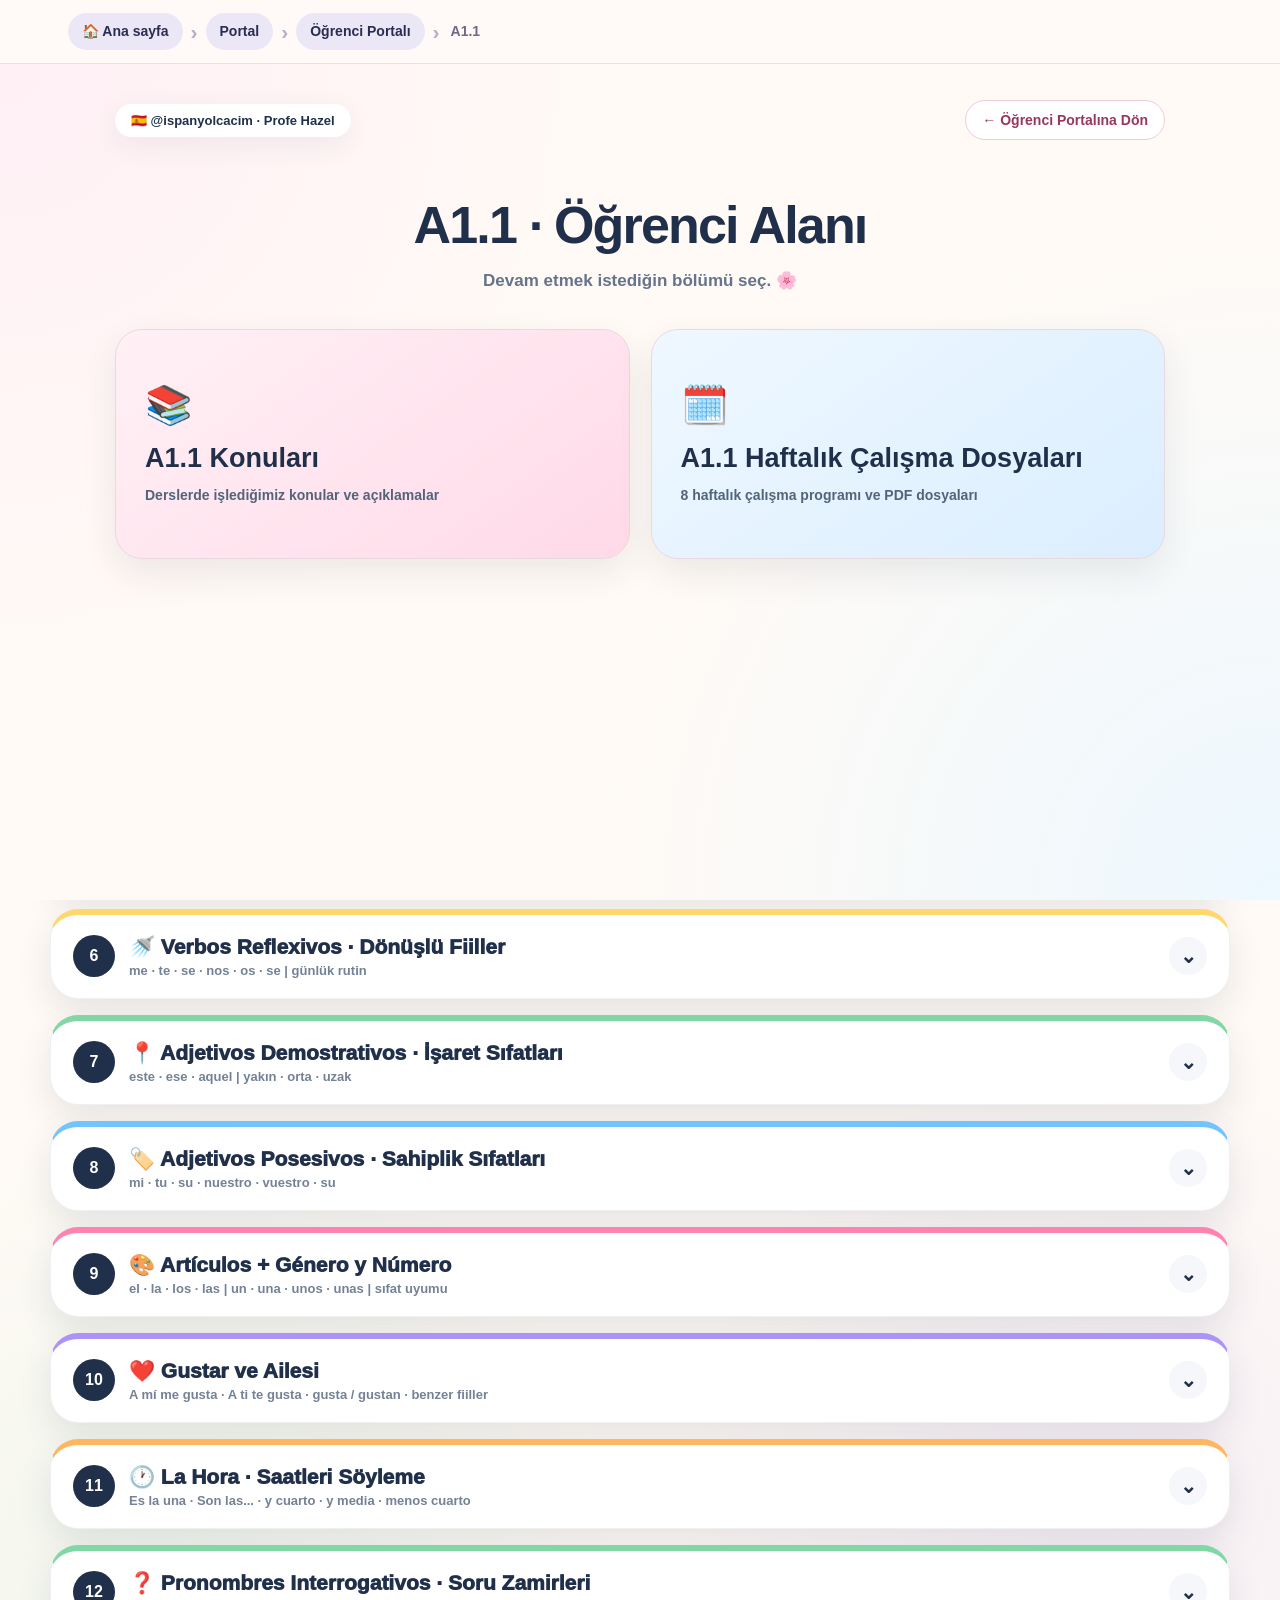
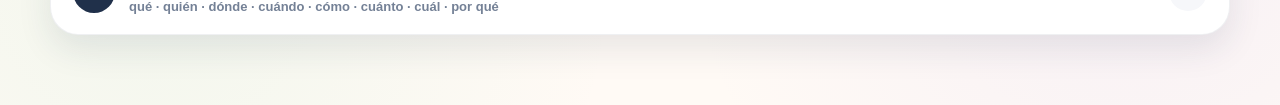
==== commit c2457654: "Organize student lessons into notes and homework with breadcrumb navigation" ====
--- a/a11.html
+++ b/a11.html
@@ -913,7 +913,7 @@
 </style>
 </head>
 
-<body>
+<body><script src="portal-breadcrumbs.js?v=20261115-1"></script>
 <section id="a11" class="screen active">
   <div class="topbar">
     <button class="back" onclick="location.href='ogrenci-portali.html'">← Ana Sayfa</button>
@@ -1948,4 +1948,6 @@
   </div>
 </section>
 <script>function toggleTopic(btn){btn.closest(".topic").classList.toggle("open");}</script>
-<script src="seviye-menu.js"></script></body></html>
+<script src="seviye-menu.js?v=20261115-3"></script></body></html>
+
+
